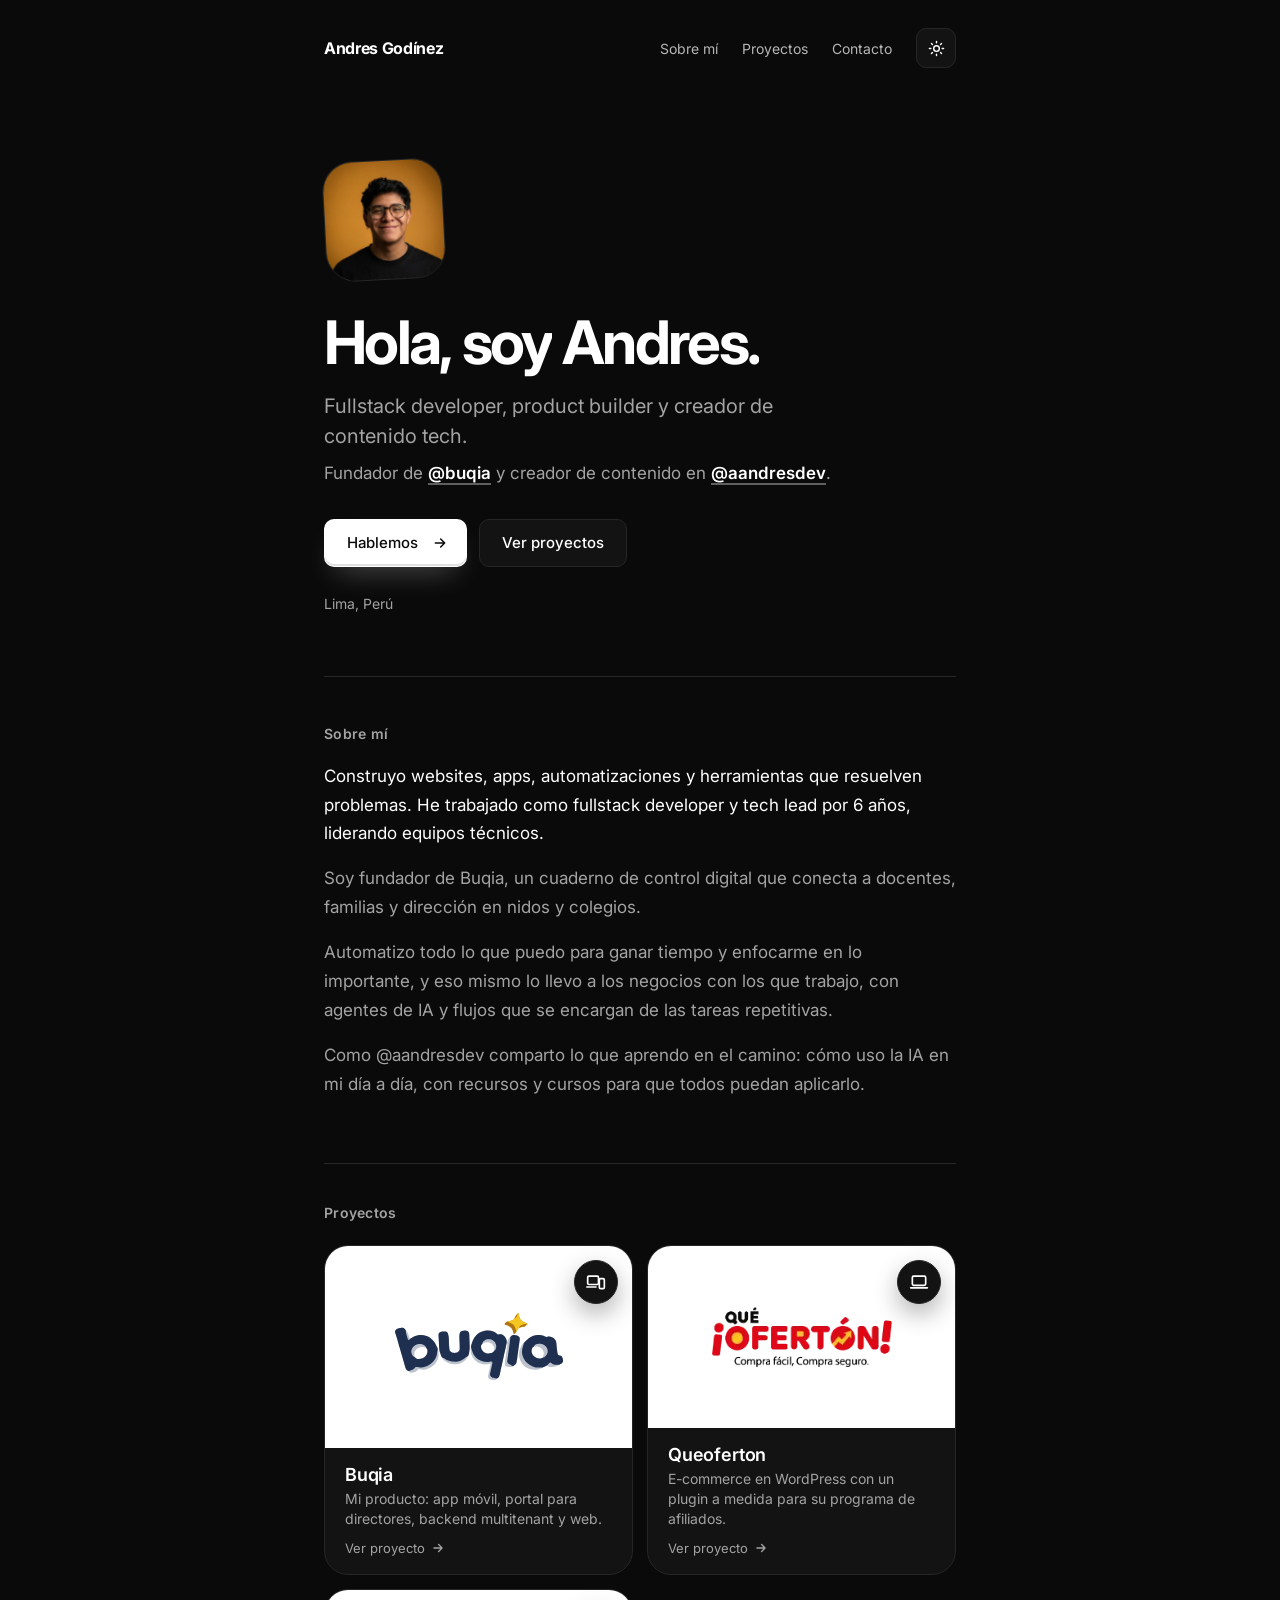
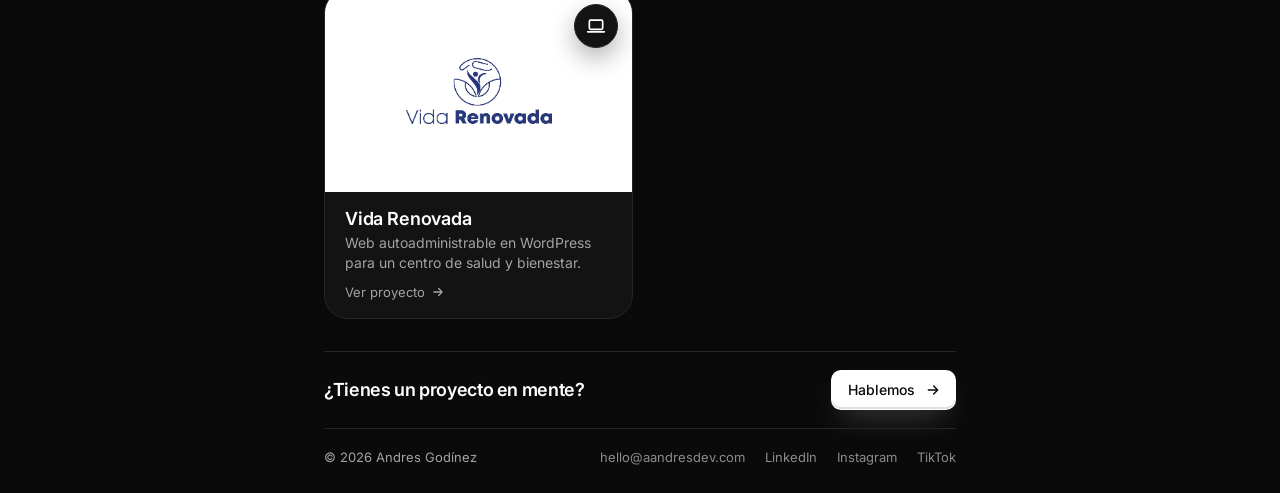
==== index.html @ e21b959e "Sobre mí: qué es Buqia Co-Authored-By: Claude Opus 5.5 <noreply@anthropic.com> Claude-Session: https" ====
<!doctype html>
<html lang="es" data-theme="dark">
<head>
<meta charset="utf-8">
<meta name="viewport" content="width=device-width, initial-scale=1">
<title>Andres Godínez — Fullstack developer, product builder y creador de contenido tech</title>
<meta name="description" content="Fullstack developer, product builder y creador de contenido tech. Fundador de @buqia y creador de contenido en @aandresdev.">
<meta property="og:title" content="Andres Godínez — Fullstack developer, product builder y creador de contenido tech">
<meta property="og:description" content="Fullstack developer, product builder y creador de contenido tech. Fundador de @buqia y creador de contenido en @aandresdev.">
<meta property="og:image" content="/assets/andres.jpg">
<meta name="theme-color" content="#0A0A0A">
<link rel="icon" type="image/png" sizes="64x64" href="/assets/favicon.png">
<link rel="icon" type="image/png" sizes="512x512" href="/assets/icon-512.png">
<link rel="apple-touch-icon" href="/assets/apple-touch-icon.png">
<script>
  try { var t = localStorage.getItem('theme'); if (t) document.documentElement.dataset.theme = t; } catch (e) {}
</script>
<link rel="preconnect" href="https://fonts.googleapis.com">
<link rel="preconnect" href="https://fonts.gstatic.com" crossorigin>
<link href="https://fonts.googleapis.com/css2?family=Inter:wght@400;500;600;700&family=Sora:wght@700&display=swap" rel="stylesheet">
<link rel="stylesheet" href="/styles.css">
</head>
<body>
<div class="col">

  <header class="nav a-down">
    <a href="#inicio" class="brand">Andres Godínez</a>
    <nav aria-label="Principal">
      <div class="nav-links" id="nav-links">
      <a href="#sobre-mi" class="link">Sobre mí</a>
      <a href="#proyectos" class="link">Proyectos</a>
      <button type="button" class="link link-btn" data-open>Contacto</button>
        <div class="nav-social"><a href="https://www.instagram.com/aandresdev/" target="_blank" rel="noopener" aria-label="Instagram"><svg width="20" height="20" viewBox="0 0 24 24" fill="none" stroke="currentColor" stroke-width="1.8" stroke-linecap="round" stroke-linejoin="round" aria-hidden="true"><rect x="3" y="3" width="18" height="18" rx="5"/><circle cx="12" cy="12" r="4"/><path d="M17.5 6.5h.01"/></svg></a><a href="https://www.linkedin.com/in/andresgodinezv/" target="_blank" rel="noopener" aria-label="LinkedIn"><svg width="20" height="20" viewBox="0 0 24 24" fill="none" stroke="currentColor" stroke-width="1.8" stroke-linecap="round" stroke-linejoin="round" aria-hidden="true"><rect x="3" y="3" width="18" height="18" rx="3"/><path d="M8 10v7M8 7v.01M12 17v-7M12 13.5a2.5 2.5 0 0 1 5 0V17"/></svg></a><a href="https://www.tiktok.com/@aandresdev" target="_blank" rel="noopener" aria-label="TikTok"><svg width="20" height="20" viewBox="0 0 24 24" fill="none" stroke="currentColor" stroke-width="1.8" stroke-linecap="round" stroke-linejoin="round" aria-hidden="true"><path d="M14 3c.4 2.4 2 4 4.5 4.3v3c-1.7 0-3.2-.5-4.5-1.4V15a5.5 5.5 0 1 1-5.5-5.5v3A2.5 2.5 0 1 0 11 15V3z"/></svg></a></div>
      </div>
      <button type="button" class="toggle" id="toggle" aria-label="Cambiar tema">
        <svg class="i-sun" width="17" height="17" viewBox="0 0 24 24" fill="none" stroke="currentColor" stroke-width="2" stroke-linecap="round" aria-hidden="true"><circle cx="12" cy="12" r="4"/><path d="M12 2v2M12 20v2M2 12h2M20 12h2M4.9 4.9l1.4 1.4M17.7 17.7l1.4 1.4M4.9 19.1l1.4-1.4M17.7 6.3l1.4-1.4"/></svg>
        <svg class="i-moon" width="17" height="17" viewBox="0 0 24 24" fill="none" stroke="currentColor" stroke-width="2" stroke-linecap="round" stroke-linejoin="round" aria-hidden="true"><path d="M20 14.5A8 8 0 0 1 9.5 4a8 8 0 1 0 10.5 10.5z"/></svg>
      </button>
      <button type="button" class="burger" id="burger" aria-label="Abrir menú" aria-expanded="false" aria-controls="nav-links"><span></span><span></span><span></span></button>
    </nav>
  </header>

  <section id="inicio" class="hero">
    <img class="photo a-photo" src="/assets/andres.jpg" alt="Andres Godínez" width="120" height="120" style="--d:150ms">
    <h1><span class="w"><span style="--d:350ms">Hola,</span></span> <span class="w"><span style="--d:440ms">soy</span></span> <span class="w"><span style="--d:530ms">Andres.</span></span></h1>
    <p class="lead a-up" style="--d:650ms">Fullstack developer, product builder y creador de contenido tech.</p>
    <p class="lead lead-sub a-up" style="--d:720ms">Fundador de <a class="lead-link" href="https://www.buqia.lat/" target="_blank" rel="noopener">@buqia</a> y creador de contenido en <a class="lead-link" href="https://www.instagram.com/aandresdev/" target="_blank" rel="noopener">@aandresdev</a>.</p>
    <div class="actions a-up" style="--d:780ms">
      <button type="button" class="btn btn-primary" data-open>Hablemos <svg class="ar" width="16" height="16" viewBox="0 0 24 24" fill="none" stroke="currentColor" stroke-width="2.2" stroke-linecap="round" stroke-linejoin="round" aria-hidden="true"><path d="M5 12h14M13 6l6 6-6 6"/></svg></button>
      <a href="#proyectos" class="btn btn-ghost">Ver proyectos</a>
    </div>
    <p class="meta a-up" style="--d:900ms">Lima, Perú</p>
  </section>

  <section id="sobre-mi" class="section about" style="border-top:1px solid var(--border)">
    <h2 class="label reveal">Sobre mí</h2>
    <p class="reveal">Construyo websites, apps, automatizaciones y herramientas que resuelven problemas. He trabajado como fullstack developer y tech lead por 6 años, liderando equipos técnicos.</p>
    <p class="reveal muted">Soy fundador de Buqia, un cuaderno de control digital que conecta a docentes, familias y dirección en nidos y colegios.</p>
    <p class="reveal muted">Automatizo todo lo que puedo para ganar tiempo y enfocarme en lo importante, y eso mismo lo llevo a los negocios con los que trabajo, con agentes de IA y flujos que se encargan de las tareas repetitivas.</p>
    <p class="reveal muted">Como @aandresdev comparto lo que aprendo en el camino: cómo uso la IA en mi día a día, con recursos y cursos para que todos puedan aplicarlo.</p>
  </section>

  <section id="proyectos" class="section" style="margin-top:40px">
    <div class="section-head a-up" style="--d:1000ms">
      <h2 class="label">Proyectos</h2>
    </div>

    <div class="grid a-up" style="--d:1100ms">
      <a class="cell reveal" href="/proyectos/buqia">
        <div class="cell-img" role="img" aria-label="Logo de Buqia"><img class="logo" src="/assets/buqia.svg" alt="" style="width:170px"></div>
        <span class="badge" aria-hidden="true"><svg width="20" height="20" viewBox="0 0 24 24" fill="none" stroke="currentColor" stroke-width="2" stroke-linecap="round" stroke-linejoin="round"><rect x="2" y="5" width="13" height="10" rx="1.5"/><path d="M1 18h11"/><rect x="16" y="8" width="6" height="12" rx="1.5"/></svg></span>
        <div class="cell-info">
          <span class="cell-title">Buqia</span>
          <span class="cell-desc">Mi producto: app móvil, portal para directores, backend multitenant y web.</span>
          <span class="go">Ver proyecto <svg width="14" height="14" viewBox="0 0 24 24" fill="none" stroke="currentColor" stroke-width="2.2" stroke-linecap="round" stroke-linejoin="round" aria-hidden="true"><path d="M5 12h14M13 6l6 6-6 6"/></svg></span>
        </div>
      </a>

      <a class="cell reveal" href="/proyectos/queoferton">
        <div class="cell-img" role="img" aria-label="Logo de Queoferton"><img class="logo" src="/assets/queoferton.webp" alt="" style="width:180px"></div>
        <span class="badge" aria-hidden="true"><svg width="20" height="20" viewBox="0 0 24 24" fill="none" stroke="currentColor" stroke-width="2" stroke-linecap="round" stroke-linejoin="round"><rect x="4" y="5" width="16" height="11" rx="1.5"/><path d="M2 19h20"/></svg></span>
        <div class="cell-info">
          <span class="cell-title">Queoferton</span>
          <span class="cell-desc">E-commerce en WordPress con un plugin a medida para su programa de afiliados.</span>
          <span class="go">Ver proyecto <svg width="14" height="14" viewBox="0 0 24 24" fill="none" stroke="currentColor" stroke-width="2.2" stroke-linecap="round" stroke-linejoin="round" aria-hidden="true"><path d="M5 12h14M13 6l6 6-6 6"/></svg></span>
        </div>
      </a>

      <a class="cell reveal" href="/proyectos/vida-renovada">
        <div class="cell-img" role="img" aria-label="Logo de Vida Renovada"><img class="logo" src="/assets/vida-renovada.webp" alt="" style="width:150px"></div>
        <span class="badge" aria-hidden="true"><svg width="20" height="20" viewBox="0 0 24 24" fill="none" stroke="currentColor" stroke-width="2" stroke-linecap="round" stroke-linejoin="round"><rect x="4" y="5" width="16" height="11" rx="1.5"/><path d="M2 19h20"/></svg></span>
        <div class="cell-info">
          <span class="cell-title">Vida Renovada</span>
          <span class="cell-desc">Web autoadministrable en WordPress para un centro de salud y bienestar.</span>
          <span class="go">Ver proyecto <svg width="14" height="14" viewBox="0 0 24 24" fill="none" stroke="currentColor" stroke-width="2.2" stroke-linecap="round" stroke-linejoin="round" aria-hidden="true"><path d="M5 12h14M13 6l6 6-6 6"/></svg></span>
        </div>
      </a>
    </div>
  </section>

  <section id="contacto" class="contact reveal">
    <h2>¿Tienes un proyecto en mente?</h2>
    <button type="button" class="btn btn-primary btn-sm" data-open>Hablemos <svg class="ar" width="16" height="16" viewBox="0 0 24 24" fill="none" stroke="currentColor" stroke-width="2.2" stroke-linecap="round" stroke-linejoin="round" aria-hidden="true"><path d="M5 12h14M13 6l6 6-6 6"/></svg></button>
  </section>

  <footer class="footer reveal">
    <span>© 2026 Andres Godínez</span>
    <span class="footer-links"><a href="mailto:hello@aandresdev.com" class="link">hello@aandresdev.com</a><a href="https://www.linkedin.com/in/andresgodinezv/" target="_blank" rel="noopener" class="link soc" aria-label="LinkedIn"><svg class="fi" width="20" height="20" viewBox="0 0 24 24" fill="none" stroke="currentColor" stroke-width="1.8" stroke-linecap="round" stroke-linejoin="round" aria-hidden="true"><rect x="3" y="3" width="18" height="18" rx="3"/><path d="M8 10v7M8 7v.01M12 17v-7M12 13.5a2.5 2.5 0 0 1 5 0V17"/></svg><span class="ft">LinkedIn</span></a><a href="https://www.instagram.com/aandresdev/" target="_blank" rel="noopener" class="link soc" aria-label="Instagram"><svg class="fi" width="20" height="20" viewBox="0 0 24 24" fill="none" stroke="currentColor" stroke-width="1.8" stroke-linecap="round" stroke-linejoin="round" aria-hidden="true"><rect x="3" y="3" width="18" height="18" rx="5"/><circle cx="12" cy="12" r="4"/><path d="M17.5 6.5h.01"/></svg><span class="ft">Instagram</span></a><a href="https://www.tiktok.com/@aandresdev" target="_blank" rel="noopener" class="link soc" aria-label="TikTok"><svg class="fi" width="20" height="20" viewBox="0 0 24 24" fill="none" stroke="currentColor" stroke-width="1.8" stroke-linecap="round" stroke-linejoin="round" aria-hidden="true"><path d="M14 3c.4 2.4 2 4 4.5 4.3v3c-1.7 0-3.2-.5-4.5-1.4V15a5.5 5.5 0 1 1-5.5-5.5v3A2.5 2.5 0 1 0 11 15V3z"/></svg><span class="ft">TikTok</span></a></span>
  </footer>
</div>

<!-- Popup de contacto -->
<div class="modal" id="modal" role="dialog" aria-modal="true" aria-labelledby="m-title" hidden>
  <div class="m-panel">
    <div class="m-inner">
      <div class="m-top">
        <span class="m-item brand" style="--d:0ms">Andres Godínez</span>
        <button type="button" class="m-item x" id="close" aria-label="Cerrar formulario" style="--d:60ms"><svg width="20" height="20" viewBox="0 0 24 24" fill="none" stroke="currentColor" stroke-width="2" stroke-linecap="round" aria-hidden="true"><path d="M6 6l12 12M18 6 6 18"/></svg></button>
      </div>
      <div class="m-body">
        <div class="m-left">
          <span class="m-item muted label" style="--d:80ms">Contacto</span>
          <h2 id="m-title"><span class="w mw"><span style="--d:120ms">Hablemos</span></span> <span class="w mw"><span style="--d:190ms">de</span></span> <span class="w mw"><span style="--d:260ms">tu</span></span> <span class="w mw"><span style="--d:330ms">proyecto.</span></span></h2>
          <p class="m-item muted m-lead" style="--d:420ms">Cuéntame qué necesitas y te respondo personalmente.</p>
          <div class="m-item m-contact" style="--d:500ms">
            <a href="mailto:hello@aandresdev.com" class="link"><svg width="18" height="18" viewBox="0 0 24 24" fill="none" stroke="currentColor" stroke-width="2" stroke-linecap="round" stroke-linejoin="round" aria-hidden="true"><path d="M3 6h18v12H3zM3 7l9 6 9-6"/></svg>hello@aandresdev.com</a>
            <span class="muted"><svg width="18" height="18" viewBox="0 0 24 24" fill="none" stroke="currentColor" stroke-width="2" stroke-linecap="round" stroke-linejoin="round" aria-hidden="true"><path d="M12 21s-7-6-7-11a7 7 0 0 1 14 0c0 5-7 11-7 11z"/><circle cx="12" cy="10" r="2.5"/></svg>Lima, Perú</span>
            <span class="m-socials"><a href="https://www.linkedin.com/in/andresgodinezv/" target="_blank" rel="noopener" class="link">LinkedIn</a><a href="https://www.instagram.com/aandresdev/" target="_blank" rel="noopener" class="link">Instagram</a><a href="https://www.tiktok.com/@aandresdev" target="_blank" rel="noopener" class="link">TikTok</a></span>
          </div>
        </div>
        <div class="m-item m-card" style="--d:220ms">
          <form id="form" novalidate>
            <div class="row2">
              <div class="m-item fld" style="--d:380ms"><label for="f-name">Nombre</label><input class="field" id="f-name" name="name" type="text" placeholder="Tu nombre" autocomplete="name"></div>
              <div class="m-item fld" style="--d:440ms"><label for="f-email">Correo</label><input class="field" id="f-email" name="email" type="email" placeholder="tu@correo.com" autocomplete="email"></div>
            </div>
            <div class="m-item fld" style="--d:500ms"><label for="f-company">Empresa (opcional)</label><input class="field" id="f-company" name="company" type="text" placeholder="Nombre de tu negocio" autocomplete="organization"></div>
            <fieldset class="m-item" style="--d:560ms">
              <legend>¿Qué necesitas?</legend>
              <div class="opts" id="opts">
                <button type="button" class="opt" aria-pressed="true">Web o landing</button>
                <button type="button" class="opt" aria-pressed="false">App móvil</button>
                <button type="button" class="opt" aria-pressed="false">Automatización con IA</button>
                <button type="button" class="opt" aria-pressed="false">Producto SaaS</button>
                <button type="button" class="opt" aria-pressed="false">Otro</button>
              </div>
            </fieldset>
            <div class="m-item fld" style="--d:620ms"><label for="f-msg">Mensaje</label><textarea class="field" id="f-msg" name="msg" rows="4" placeholder="Cuéntame sobre tu proyecto, plazos y lo que tienes en mente"></textarea></div>
            <p class="err" id="err" role="alert" hidden>Escribe tu nombre y un correo válido.</p>
            <button type="submit" class="btn btn-primary btn-block m-item" style="--d:680ms">Enviar mensaje <svg class="ar" width="16" height="16" viewBox="0 0 24 24" fill="none" stroke="currentColor" stroke-width="2.2" stroke-linecap="round" stroke-linejoin="round" aria-hidden="true"><path d="M5 12h14M13 6l6 6-6 6"/></svg></button>
          </form>
          <div class="sent" id="sent" hidden>
            <span class="pop check-wrap"><svg class="check" width="40" height="40" viewBox="0 0 24 24" fill="none" stroke="currentColor" stroke-width="2.4" stroke-linecap="round" stroke-linejoin="round" aria-hidden="true"><path d="m5 12 5 5 9-10"/></svg></span>
            <h3 class="a-up" style="--d:250ms">¡Mensaje listo, <span id="sent-name"></span>!</h3>
            <p class="a-up muted" style="--d:350ms">Se abrió tu correo con el mensaje armado. Envíalo y te respondo pronto.</p>
            <div class="a-up sent-actions" style="--d:450ms">
              <button type="button" class="btn btn-primary" id="sent-close">Cerrar</button>
              <button type="button" class="btn btn-ghost" id="sent-reset">Enviar otro</button>
            </div>
          </div>
        </div>
      </div>
    </div>
  </div>
</div>

<script src="/main.js"></script>
</body>
</html>
---- styles.css ----
:root, [data-theme="dark"] {
  --bg: #0A0A0A; --fg: #FFFFFF; --muted: #A3A3A3; --card: #131313; --border: #262626;
  --ring: rgba(255,255,255,0.16); --err: #F87171;
  --shadow: inset 0 -2px 0 rgba(0,0,0,0.12), 0 14px 30px -12px rgba(255,255,255,0.3);
}
[data-theme="light"] {
  --bg: #FAFAF9; --fg: #0A0A0A; --muted: #5C5C5C; --card: #FFFFFF; --border: #E7E5E4;
  --ring: rgba(0,0,0,0.1); --err: #B91C1C;
  --shadow: inset 0 1px 0 rgba(255,255,255,0.15), 0 14px 30px -12px rgba(0,0,0,0.45);
}
*, *::before, *::after { box-sizing: border-box; }
html { scroll-behavior: smooth; }
body { margin: 0; background: var(--bg); color: var(--fg); font-family: Inter, system-ui, sans-serif; -webkit-font-smoothing: antialiased; transition: background .4s, color .4s; }
body.lock { overflow: hidden; }
a { color: inherit; text-decoration: none; }
button { font: inherit; color: inherit; }
.muted { color: var(--muted); }
.small { font-size: 13px; }

.col { max-width: 680px; margin: 0 auto; padding: 0 24px; }

/* Nav */
.nav { display: flex; flex-wrap: wrap; align-items: center; justify-content: space-between; gap: 16px; padding: 28px 0; }
.brand { font-size: 16px; font-weight: 700; letter-spacing: -0.02em; }
.nav nav { display: flex; flex-wrap: wrap; align-items: center; gap: 24px; font-size: 14px; }
.nav .link { opacity: .7; }
.link-btn { background: none; border: none; padding: 0; cursor: pointer; }
.link { position: relative; transition: opacity .15s; }
.link::after { content: ""; position: absolute; left: 0; right: 0; bottom: -4px; height: 1.5px; background: currentColor; transform: scaleX(0); transform-origin: right; transition: transform .35s cubic-bezier(.2,.8,.2,1); }
.link:hover { opacity: 1 !important; }
.link:hover::after { transform: scaleX(1); transform-origin: left; }
.toggle { width: 40px; height: 40px; border-radius: 10px; background: var(--card); border: 1px solid var(--border); display: flex; align-items: center; justify-content: center; cursor: pointer; transition: transform .3s ease; }
.toggle:hover { transform: rotate(20deg); }
.toggle svg { animation: spinIn .5s cubic-bezier(.2,.8,.2,1) both; }
[data-theme="dark"] .i-moon, [data-theme="light"] .i-sun { display: none; }

/* Hero */
.hero { padding: 64px 0; }
.photo { display: block; width: 120px; height: 120px; border-radius: 30px; object-fit: cover; object-position: center 22%; border: 1px solid var(--border); transform: rotate(-3deg); }
.hero h1 { margin: 32px 0 0; font-size: clamp(40px, 7vw, 60px); line-height: 1.02; letter-spacing: -0.045em; font-weight: 700; }
.lead { margin: 18px 0 0; font-size: 20px; line-height: 1.5; color: var(--muted); max-width: 540px; }
.lead-sub { margin-top: 10px; font-size: 17px; }
.lead-link { color: var(--fg); font-weight: 600; text-decoration: underline; text-decoration-thickness: 1.5px; text-underline-offset: 4px; text-decoration-color: color-mix(in srgb, currentColor 35%, transparent); transition: text-decoration-color .2s; }
.lead-link:hover { text-decoration-color: currentColor; }
.actions { margin-top: 32px; display: flex; flex-wrap: wrap; gap: 12px; }
.meta { margin: 28px 0 0; font-size: 14px; color: var(--muted); }

/* Buttons */
.btn { display: inline-flex; align-items: center; justify-content: center; gap: 14px; height: 48px; padding: 0 22px; border-radius: 10px; font-size: 15px; font-weight: 500; cursor: pointer; border: 1px solid transparent; transition: transform .2s ease, box-shadow .2s ease; }
.btn:hover { transform: translateY(-2px); }
.btn:active { transform: translateY(0) scale(.97); }
.btn-primary { background: var(--fg); color: var(--bg); box-shadow: var(--shadow); padding-right: 18px; }
.btn-ghost { background: var(--card); border-color: var(--border); }
.btn-sm { height: 40px; padding: 0 14px 0 16px; font-size: 14px; gap: 10px; }
.btn-block { width: 100%; height: 54px; font-weight: 600; }
.btn .ar { transition: transform .25s ease; }
.btn:hover .ar { transform: translateX(4px); }

/* Sections */
.section { border-top: 1px solid var(--border); padding-top: 40px; }
.section-head { display: flex; align-items: baseline; justify-content: space-between; gap: 16px; flex-wrap: wrap; }
.label { margin: 0; font-size: 14px; font-weight: 600; color: var(--muted); letter-spacing: .02em; }

/* Projects grid */
.grid { margin: 24px 0 0; padding-bottom: 16px; display: grid; grid-template-columns: repeat(2, minmax(0, 1fr)); gap: 14px; }
.grid > .cell:not(.cell-cta) { height: 330px; }
.cell { position: relative; display: flex; flex-direction: column; border-radius: 24px; overflow: hidden; background: var(--card); border: 1px solid var(--border); transition: transform .35s cubic-bezier(.2,.8,.2,1), box-shadow .35s; }
.cell:hover { transform: translateY(-4px); box-shadow: 0 24px 50px rgba(0,0,0,.35); }
.cell-img { flex: 1; min-height: 0; background: #FFFFFF; display: flex; align-items: center; justify-content: center; overflow: hidden; }
.logo { display: block; height: auto; max-width: 80%; transition: transform .6s cubic-bezier(.2,.8,.2,1); }
.cell:hover .logo { transform: scale(1.07); }
.wordmark { font-family: Sora, Inter, sans-serif; font-size: 32px; font-weight: 700; letter-spacing: -0.02em; color: #0A0805; }
.wordmark span { color: #F2A33C; }
.badge { position: absolute; right: 14px; top: 14px; width: 44px; height: 44px; border-radius: 99px; background: var(--card); border: 1px solid var(--border); display: flex; align-items: center; justify-content: center; box-shadow: 0 10px 24px rgba(0,0,0,.3); transition: transform .5s cubic-bezier(.2,1.3,.4,1); }
.cell:hover .badge { transform: rotate(-14deg) scale(1.1); }
.cell-info { display: flex; flex-direction: column; align-items: flex-start; gap: 4px; padding: 16px 20px 18px; }
.cell-title { font-size: 18px; font-weight: 600; letter-spacing: -0.01em; }
.cell-desc { font-size: 14px; line-height: 1.45; color: var(--muted); }
.go { margin-top: 6px; display: flex; align-items: center; gap: 6px; font-size: 13px; color: var(--muted); transition: transform .25s ease; }
.cell:hover .go { transform: translate(3px, -3px); }
.cell-cta { grid-column: 1 / -1; flex-direction: row; flex-wrap: wrap; align-items: center; justify-content: space-between; gap: 16px; padding: 22px 24px; }
.cta-text { display: flex; flex-direction: column; gap: 4px; }
.cta-title { font-size: 20px; font-weight: 700; line-height: 1.1; letter-spacing: -0.035em; }
.cell-cta .btn { flex: 0 0 auto; }

/* About / contact / footer */
.about { padding: 48px 0 24px; }
.about p { margin: 16px 0 0; font-size: 17px; line-height: 1.7; }
.about .label + p { margin-top: 20px; }
.contact { margin-top: 16px; padding: 18px 0; border-top: 1px solid var(--border); display: flex; flex-wrap: wrap; align-items: center; justify-content: space-between; gap: 20px; }
.contact h2 { margin: 0; font-size: 18px; font-weight: 600; letter-spacing: -0.02em; }
.contact p { margin: 6px 0 0; font-size: 15px; }
.footer { padding: 20px 0 28px; border-top: 1px solid var(--border); display: flex; flex-wrap: wrap; justify-content: space-between; gap: 16px; font-size: 13px; color: var(--muted); }
.footer-links { display: flex; flex-wrap: wrap; gap: 20px; }
.footer .link { opacity: .85; }

/* Modal */
.modal { position: fixed; inset: 0; z-index: 100; }
.modal[hidden] { display: none; }
.m-panel { position: absolute; inset: 0; background: var(--bg); overflow-y: auto; animation: mPanel .75s cubic-bezier(.76,0,.24,1) both; }
.m-inner { max-width: 1080px; min-height: 100%; margin: 0 auto; padding: 24px 32px 32px; display: flex; flex-direction: column; }
.m-top { display: flex; align-items: center; justify-content: space-between; gap: 16px; }
.x { width: 48px; height: 48px; border-radius: 12px; background: var(--card); border: 1px solid var(--border); display: flex; align-items: center; justify-content: center; cursor: pointer; transition: transform .3s ease; }
.x:hover { transform: rotate(90deg); }
.m-body { flex: 1; display: flex; flex-wrap: wrap; align-items: center; gap: 40px; padding-top: 24px; }
.m-left { flex: 1 1 340px; min-width: 0; display: flex; flex-direction: column; gap: 16px; }
.m-left h2 { margin: 0; font-size: clamp(40px, 6vw, 72px); line-height: .98; letter-spacing: -0.05em; }
.m-lead { margin: 0; max-width: 420px; font-size: 18px; line-height: 1.6; }
.m-contact { display: flex; flex-direction: column; gap: 12px; font-size: 15px; }
.m-contact a, .m-contact span { display: flex; align-items: center; gap: 10px; align-self: flex-start; }
.m-contact .m-socials { display: flex; gap: 18px; margin-top: 4px; }
.m-card { flex: 1 1 440px; min-width: 0; padding: 26px; border-radius: 24px; background: var(--card); border: 1px solid var(--border); }
#form { display: flex; flex-direction: column; gap: 14px; }
.row2 { display: grid; grid-template-columns: repeat(auto-fit, minmax(200px, 1fr)); gap: 16px; }
.fld { display: flex; flex-direction: column; gap: 8px; }
.fld label, legend { font-size: 13px; font-weight: 600; }
fieldset { margin: 0; padding: 0; border: none; }
legend { padding: 0; margin-bottom: 10px; }
.field { width: 100%; height: 48px; padding: 0 16px; border-radius: 12px; background: var(--bg); border: 1px solid var(--border); color: var(--fg); font: inherit; font-size: 15px; transition: border-color .2s, box-shadow .2s; }
textarea.field { height: auto; padding: 14px 16px; line-height: 1.5; resize: vertical; }
.field:focus { outline: none; box-shadow: 0 0 0 4px var(--ring); }
.opts { display: flex; flex-wrap: wrap; gap: 8px; }
.opt { height: 44px; padding: 0 16px; border-radius: 10px; border: 1px solid var(--border); background: transparent; font-size: 14px; font-weight: 500; cursor: pointer; transition: background .2s, color .2s, border-color .2s, transform .2s; }
.opt:hover { transform: translateY(-1px); }
.opt:active { transform: scale(.96); }
.opt[aria-pressed="true"] { background: var(--fg); color: var(--bg); border-color: var(--fg); }
.err { margin: 0; font-size: 14px; color: var(--err); animation: shake .45s ease; }
.sent { min-height: 360px; display: flex; flex-direction: column; align-items: center; justify-content: center; text-align: center; gap: 18px; }
.sent[hidden], #form[hidden] { display: none; }
.sent h3 { margin: 0; font-size: 30px; letter-spacing: -0.03em; }
.sent p { margin: 0; max-width: 360px; font-size: 16px; line-height: 1.6; }
.sent-actions { display: flex; gap: 10px; margin-top: 6px; }
.check-wrap { width: 84px; height: 84px; border-radius: 99px; background: var(--fg); color: var(--bg); display: flex; align-items: center; justify-content: center; }
.check path { stroke-dasharray: 30; animation: draw .6s .35s ease both; }

/* Animations */
@keyframes fadeUp { from { opacity: 0; transform: translateY(22px); } to { opacity: 1; transform: none; } }
@keyframes fadeDown { from { opacity: 0; transform: translateY(-16px); } to { opacity: 1; transform: none; } }
@keyframes wordUp { from { transform: translateY(110%); } to { transform: none; } }
@keyframes popPhoto { from { opacity: 0; transform: scale(.5) rotate(-18deg); } to { opacity: 1; transform: scale(1) rotate(-3deg); } }
@keyframes pop { 0% { opacity: 0; transform: scale(.3); } 70% { transform: scale(1.08); } 100% { opacity: 1; transform: scale(1); } }
@keyframes spinIn { from { opacity: 0; transform: rotate(-120deg) scale(.4); } to { opacity: 1; transform: none; } }
@keyframes draw { from { stroke-dashoffset: 30; } to { stroke-dashoffset: 0; } }
@keyframes shake { 10%, 90% { transform: translateX(-2px); } 30%, 70% { transform: translateX(5px); } 50% { transform: translateX(-5px); } }
@keyframes mPanel { from { clip-path: inset(100% 0 0 0); } to { clip-path: inset(0 0 0 0); } }
@keyframes mPanelOut { from { clip-path: inset(0 0 0 0); } to { clip-path: inset(0 0 100% 0); } }
@keyframes fadeOut { to { opacity: 0; transform: translateY(-12px); } }
.a-up { animation: fadeUp .9s cubic-bezier(.2,.8,.2,1) both; animation-delay: var(--d, 0ms); }
.a-down { animation: fadeDown .8s cubic-bezier(.2,.8,.2,1) both; }
.a-photo { animation: popPhoto 1s cubic-bezier(.2,1.3,.4,1) both; animation-delay: var(--d, 0ms); }
.pop { animation: pop .6s cubic-bezier(.2,.8,.2,1) both; }
.w { display: inline-block; overflow: hidden; vertical-align: top; padding-bottom: .1em; margin-bottom: -.1em; }
.w > span { display: inline-block; animation: wordUp .9s cubic-bezier(.2,.8,.2,1) both; animation-delay: var(--d, 0ms); }
.modal .mw > span { animation-delay: calc(var(--d, 0ms) + 300ms); }
.m-item { animation: fadeUp .7s cubic-bezier(.2,.8,.2,1) both; animation-delay: calc(var(--d, 0ms) + 380ms); }
.modal.out .m-panel { animation: mPanelOut .6s cubic-bezier(.76,0,.24,1) .2s both; }
.modal.out .m-item, .modal.out .w > span { animation: fadeOut .25s ease both; }
@supports (animation-timeline: view()) {
  .reveal { animation: fadeUp linear both; animation-timeline: view(); animation-range: entry 0% cover 28%; }
}


/* Project pages */
.pj { padding: 48px 0 24px; }
.pj .label { display: block; }
.back { display: inline-flex; align-items: center; gap: 8px; font-size: 14px; color: var(--muted); margin-bottom: 36px; }
.pj h1 { margin: 14px 0 0; font-size: clamp(40px, 7vw, 60px); line-height: 1.02; letter-spacing: -0.045em; }
.pj-cover { margin-top: 40px; height: 300px; border-radius: 24px; background: #FFFFFF; border: 1px solid var(--border); display: flex; align-items: center; justify-content: center; }
.pj-cover .logo { max-width: 70%; }
.pj-meta { margin: 24px 0 0; display: grid; grid-template-columns: repeat(2, minmax(0, 1fr)); gap: 1px; background: var(--border); border: 1px solid var(--border); border-radius: 18px; overflow: hidden; }
.pj-meta div { background: var(--bg); padding: 16px 18px; }
.pj-meta dt { font-size: 12px; color: var(--muted); margin-bottom: 4px; }
.pj-meta dd { margin: 0; font-size: 15px; font-weight: 500; }
.pj-block { margin-top: 48px; padding-top: 32px; border-top: 1px solid var(--border); }
.pj-block p { margin: 16px 0 0; font-size: 17px; line-height: 1.7; }
.pj-block .label + p, .pj-block .pj-h + p { margin-top: 14px; }
.pj-list { margin: 20px 0 0; padding: 0; list-style: none; display: flex; flex-direction: column; gap: 12px; }
.pj-list li { position: relative; padding-left: 26px; font-size: 16px; line-height: 1.6; }
.pj-list li::before { content: ""; position: absolute; left: 4px; top: .62em; width: 8px; height: 8px; border-radius: 2px; background: var(--fg); transform: rotate(45deg); }
.pj-next { margin-top: 40px; display: flex; flex-direction: column; gap: 6px; padding: 28px; border-radius: 20px; background: var(--card); border: 1px solid var(--border); transition: transform .3s cubic-bezier(.2,.8,.2,1); }
.pj-next:hover { transform: translateY(-3px); }
.pj-next-title { display: flex; align-items: center; gap: 12px; font-size: 24px; font-weight: 700; letter-spacing: -0.03em; }
.pj-next .ar { transition: transform .25s ease; }
.pj-next:hover .ar { transform: translateX(4px); }
@media (max-width: 640px) { .pj-meta { grid-template-columns: 1fr; } .pj-cover { height: 220px; } }

@media (max-width: 640px) {
  .contact { gap: 14px; }
  .grid { grid-template-columns: 1fr; }
  .grid > .cell:not(.cell-cta) { height: 320px; }
  .m-inner { padding: 20px 20px 40px; }
  .m-card { padding: 22px; }
}
@media (prefers-reduced-motion: reduce) {
  *, *::before, *::after { animation-duration: .01ms !important; animation-iteration-count: 1 !important; transition-duration: .01ms !important; scroll-behavior: auto !important; }
}

/* Menú responsive */
.nav { position: relative; z-index: 60; }
.nav-links { display: flex; align-items: center; gap: 24px; }
.burger { display: none; width: 40px; height: 40px; border-radius: 10px; background: var(--card); border: 1px solid var(--border); cursor: pointer; flex-direction: column; align-items: center; justify-content: center; gap: 4px; }
.burger span { display: block; width: 16px; height: 1.6px; border-radius: 2px; background: currentColor; transition: transform .35s cubic-bezier(.2,.8,.2,1), opacity .2s; }
.burger[aria-expanded="true"] span:nth-child(1) { transform: translateY(5.6px) rotate(45deg); }
.burger[aria-expanded="true"] span:nth-child(2) { opacity: 0; }
.burger[aria-expanded="true"] span:nth-child(3) { transform: translateY(-5.6px) rotate(-45deg); }
@media (max-width: 640px) {
  .burger { display: flex; }
  .nav nav { gap: 10px; }
  .nav-links { position: absolute; z-index: 50; top: calc(100% - 12px); left: 0; right: 0; flex-direction: column; align-items: stretch; gap: 0; padding: 8px; border-radius: 18px; background: var(--card); border: 1px solid var(--border); box-shadow: 0 24px 50px rgba(0,0,0,.35); opacity: 0; visibility: hidden; transform: translateY(-8px) scale(.98); transform-origin: top right; transition: opacity .25s ease, transform .35s cubic-bezier(.2,.8,.2,1), visibility 0s .35s; }
  .nav-links.open { opacity: 1; visibility: visible; transform: none; transition: opacity .25s ease, transform .35s cubic-bezier(.2,.8,.2,1), visibility 0s; }
  .nav-links .link { opacity: 1 !important; font-size: 17px; font-weight: 500; text-align: left; padding: 14px 14px; border-radius: 12px; }
  .nav-links .link::after { display: none; }
  .nav-links .link:hover { background: var(--bg); }
  .nav-links.open .link { animation: fadeUp .45s cubic-bezier(.2,.8,.2,1) both; }
  .nav-links.open .link:nth-child(2) { animation-delay: 50ms; }
  .nav-links.open .link:nth-child(3) { animation-delay: 100ms; }
}

/* Redes en móvil */
.nav-social { display: none; }
.footer .fi { display: none; }
.footer .soc { display: inline-flex; align-items: center; gap: 6px; }
@media (max-width: 640px) {
  .nav-social { display: flex; gap: 4px; padding: 8px 4px 2px; margin-top: 6px; border-top: 1px solid var(--border); }
  .nav-social a { width: 44px; height: 44px; display: flex; align-items: center; justify-content: center; transition: transform .2s ease, opacity .2s; }
  .nav-social a:hover { opacity: .7; }
  .nav-social a:active { transform: scale(.94); }
  .nav-links.open .nav-social { animation: fadeUp .45s cubic-bezier(.2,.8,.2,1) 150ms both; }
  .footer { flex-direction: column; align-items: flex-start; }
  .footer-links { gap: 10px; align-items: center; }
  .footer .soc { width: 44px; height: 44px; justify-content: center; color: var(--fg); }
  .footer .soc::after { display: none; }
  .footer .fi { display: block; }
  .footer .ft { position: absolute; width: 1px; height: 1px; overflow: hidden; clip: rect(0 0 0 0); white-space: nowrap; }
}

/* Historia del proyecto */
.pj .lead + .lead { margin-top: 14px; font-size: 17px; }
.pj-h { margin: 0; font-size: 22px; font-weight: 700; letter-spacing: -0.02em; color: var(--fg); }
.pj-fig { margin: 28px 0 0; border-radius: 24px; padding: 28px 20px; display: flex; align-items: center; justify-content: center; overflow: hidden; border: 1px solid var(--border); }
.pj-fig img { display: block; width: 100%; height: auto; max-height: 520px; object-fit: contain; }
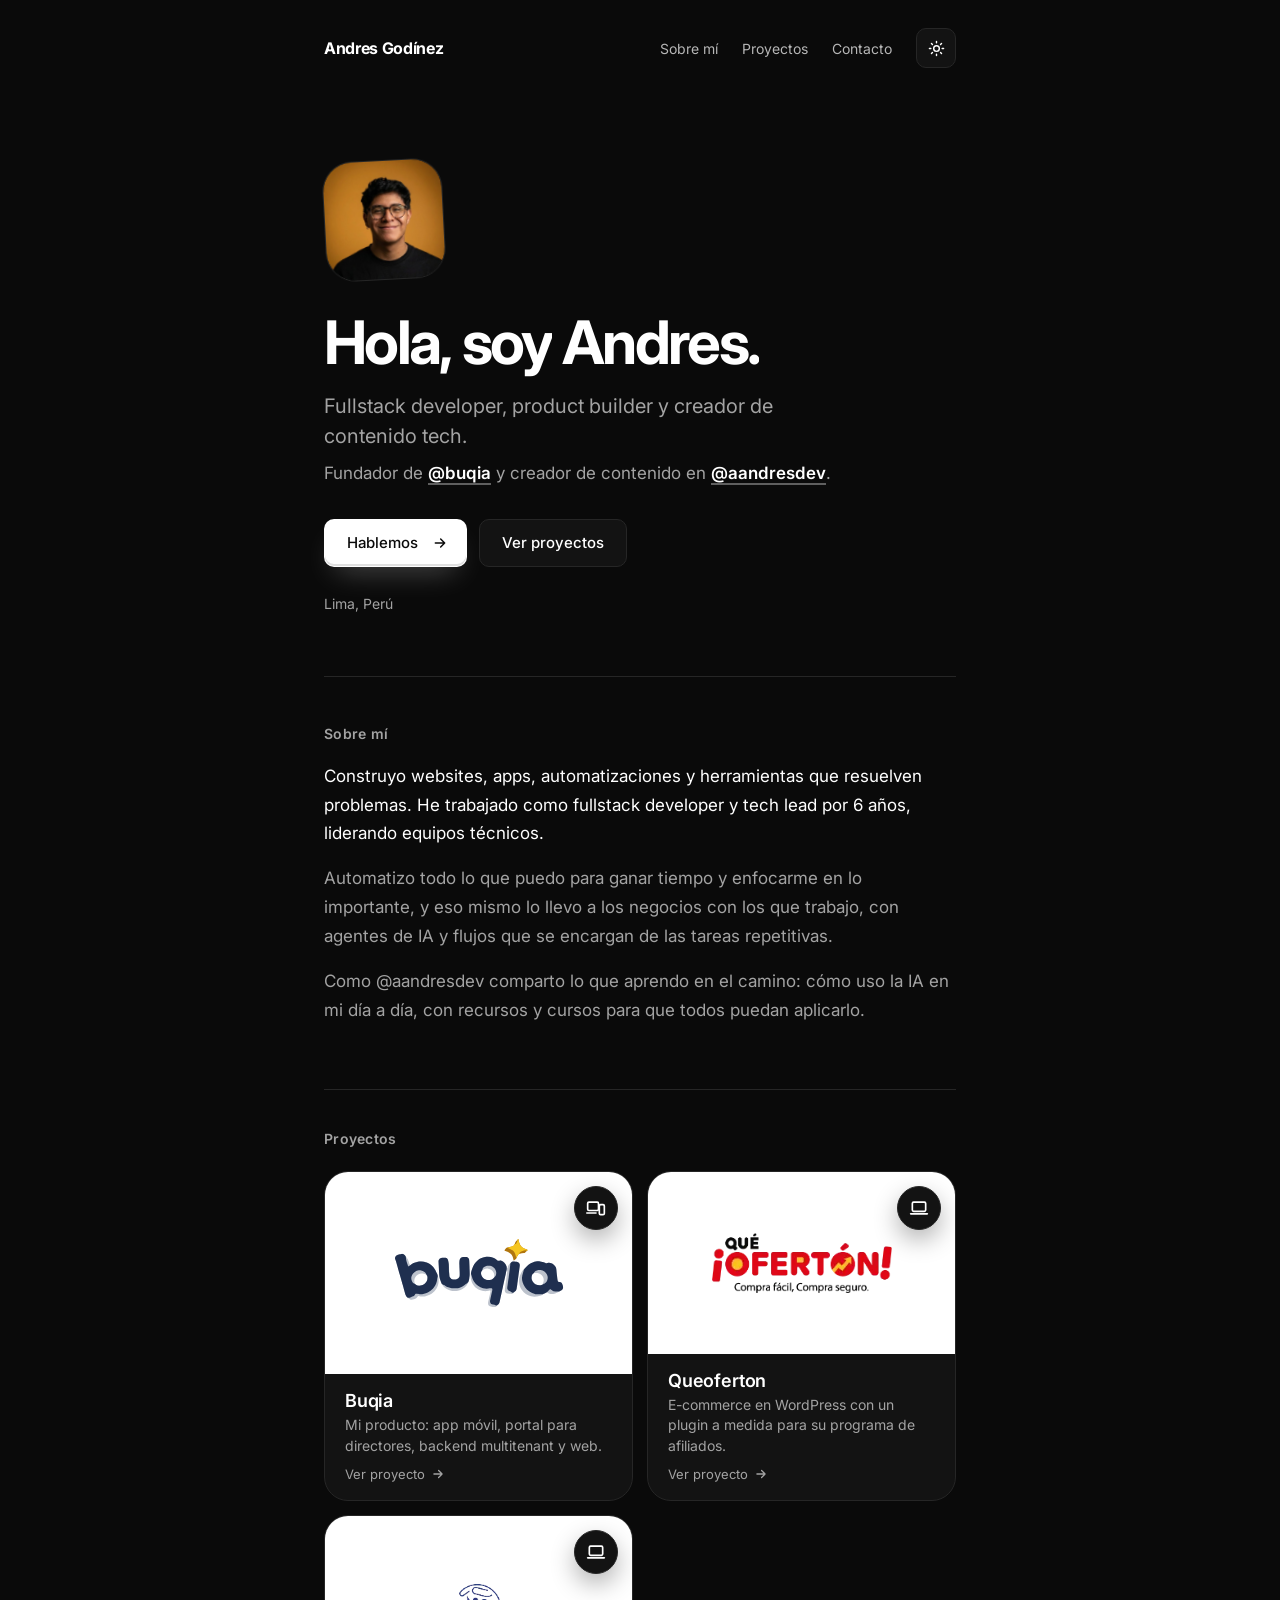
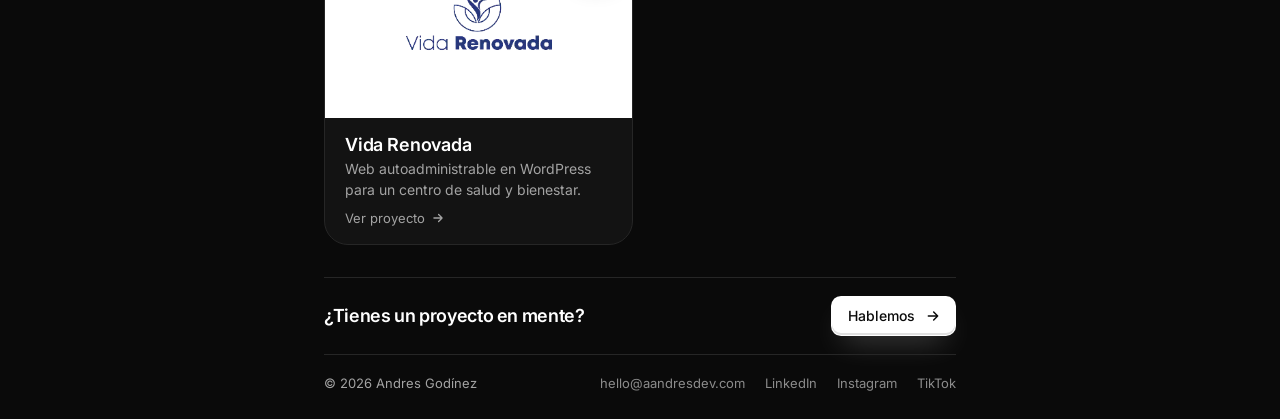
==== commit e0425dc5: "Sobre mí: quitar Buqia Co-Authored-By: Claude Opus 5.5 <noreply@anthropic.com> Claude-Session: https" ====
--- a/index.html
+++ b/index.html
@@ -55,7 +55,6 @@
   <section id="sobre-mi" class="section about" style="border-top:1px solid var(--border)">
     <h2 class="label reveal">Sobre mí</h2>
     <p class="reveal">Construyo websites, apps, automatizaciones y herramientas que resuelven problemas. He trabajado como fullstack developer y tech lead por 6 años, liderando equipos técnicos.</p>
-    <p class="reveal muted">Soy fundador de Buqia, un cuaderno de control digital que conecta a docentes, familias y dirección en nidos y colegios.</p>
     <p class="reveal muted">Automatizo todo lo que puedo para ganar tiempo y enfocarme en lo importante, y eso mismo lo llevo a los negocios con los que trabajo, con agentes de IA y flujos que se encargan de las tareas repetitivas.</p>
     <p class="reveal muted">Como @aandresdev comparto lo que aprendo en el camino: cómo uso la IA en mi día a día, con recursos y cursos para que todos puedan aplicarlo.</p>
   </section>
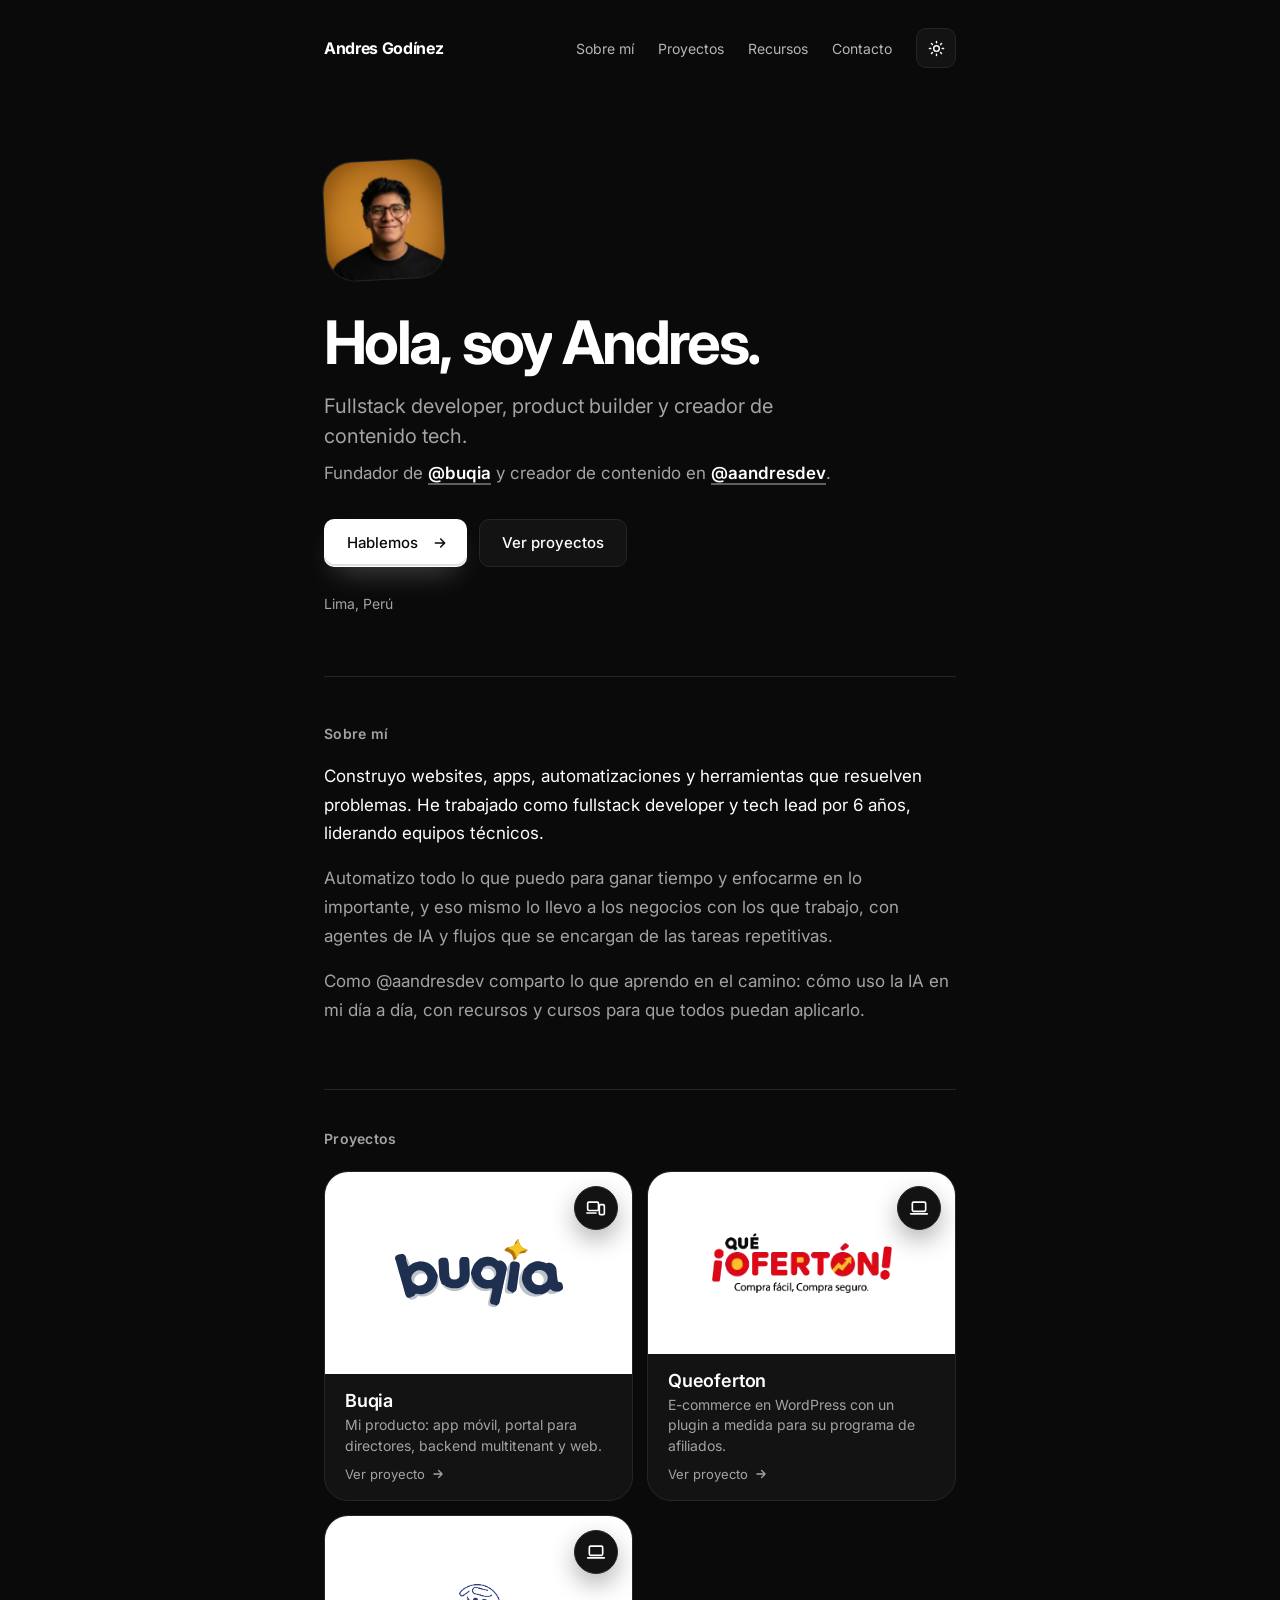
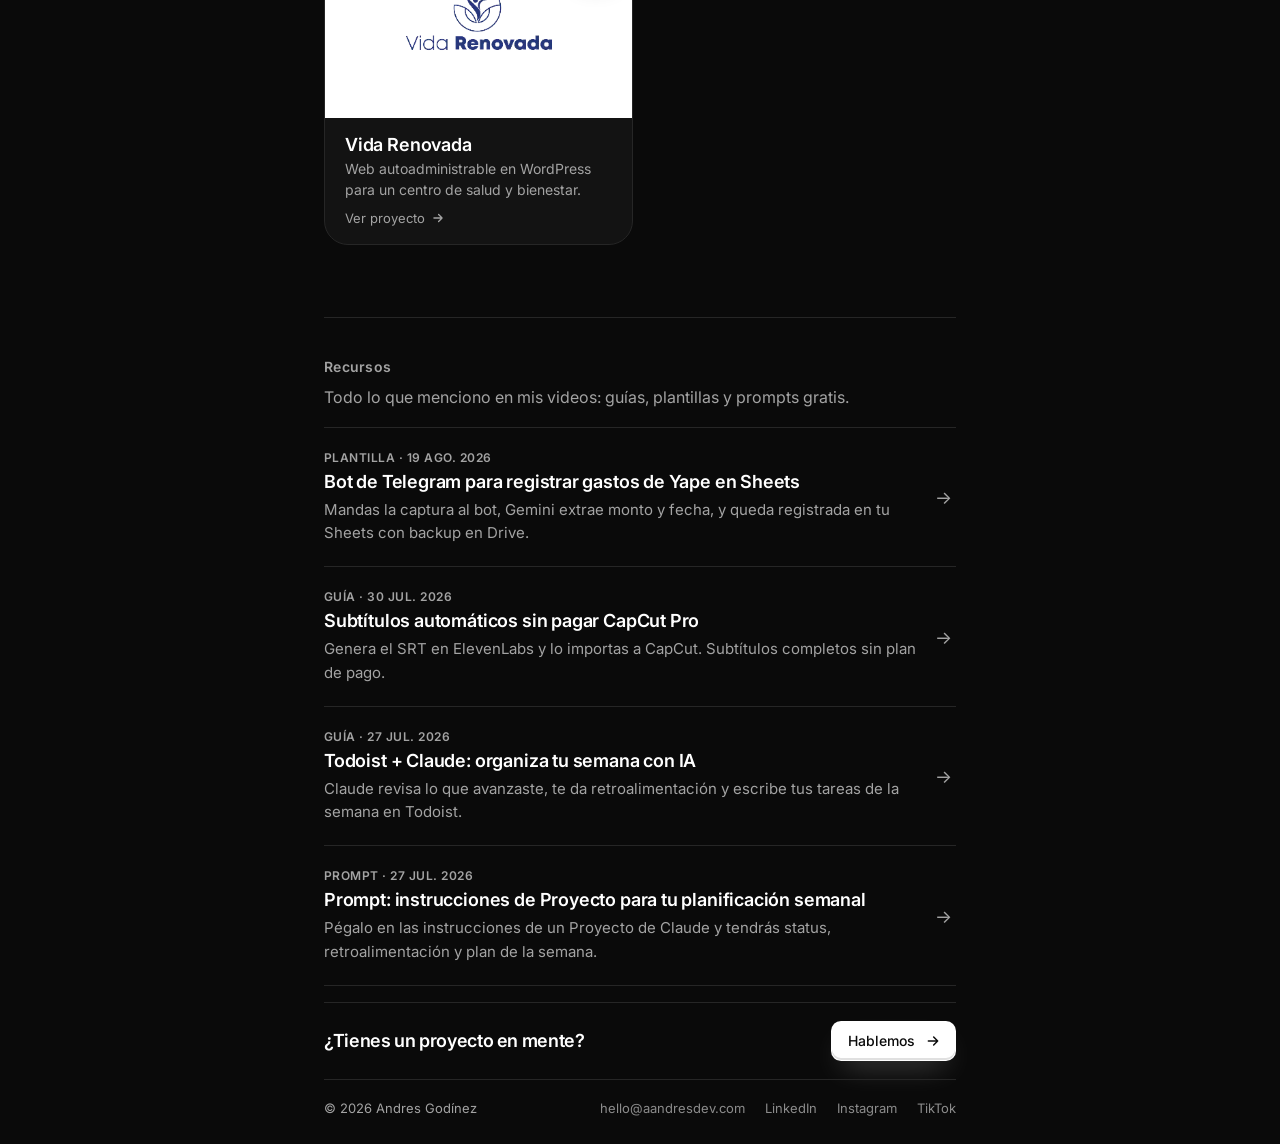
==== commit 008afd74: "Sección Recursos con los recursos gratis de automatiza.aandresdev.com Co-Authored-By: Claude Opus 5." ====
--- a/index.html
+++ b/index.html
@@ -29,6 +29,7 @@
       <div class="nav-links" id="nav-links">
       <a href="#sobre-mi" class="link">Sobre mí</a>
       <a href="#proyectos" class="link">Proyectos</a>
+      <a href="#recursos" class="link">Recursos</a>
       <button type="button" class="link link-btn" data-open>Contacto</button>
         <div class="nav-social"><a href="https://www.instagram.com/aandresdev/" target="_blank" rel="noopener" aria-label="Instagram"><svg width="20" height="20" viewBox="0 0 24 24" fill="none" stroke="currentColor" stroke-width="1.8" stroke-linecap="round" stroke-linejoin="round" aria-hidden="true"><rect x="3" y="3" width="18" height="18" rx="5"/><circle cx="12" cy="12" r="4"/><path d="M17.5 6.5h.01"/></svg></a><a href="https://www.linkedin.com/in/andresgodinezv/" target="_blank" rel="noopener" aria-label="LinkedIn"><svg width="20" height="20" viewBox="0 0 24 24" fill="none" stroke="currentColor" stroke-width="1.8" stroke-linecap="round" stroke-linejoin="round" aria-hidden="true"><rect x="3" y="3" width="18" height="18" rx="3"/><path d="M8 10v7M8 7v.01M12 17v-7M12 13.5a2.5 2.5 0 0 1 5 0V17"/></svg></a><a href="https://www.tiktok.com/@aandresdev" target="_blank" rel="noopener" aria-label="TikTok"><svg width="20" height="20" viewBox="0 0 24 24" fill="none" stroke="currentColor" stroke-width="1.8" stroke-linecap="round" stroke-linejoin="round" aria-hidden="true"><path d="M14 3c.4 2.4 2 4 4.5 4.3v3c-1.7 0-3.2-.5-4.5-1.4V15a5.5 5.5 0 1 1-5.5-5.5v3A2.5 2.5 0 1 0 11 15V3z"/></svg></a></div>
       </div>
@@ -93,6 +94,39 @@
           <span class="cell-desc">Web autoadministrable en WordPress para un centro de salud y bienestar.</span>
           <span class="go">Ver proyecto <svg width="14" height="14" viewBox="0 0 24 24" fill="none" stroke="currentColor" stroke-width="2.2" stroke-linecap="round" stroke-linejoin="round" aria-hidden="true"><path d="M5 12h14M13 6l6 6-6 6"/></svg></span>
         </div>
+      </a>
+    </div>
+  </section>
+
+  <section id="recursos" class="section res-section">
+    <div class="section-head reveal">
+      <h2 class="label">Recursos</h2>
+    </div>
+    <p class="res-intro reveal">Todo lo que menciono en mis videos: guías, plantillas y prompts gratis.</p>
+    <div class="res-list">
+      <a class="res reveal" href="https://automatiza.aandresdev.com/tracker-gastos-yape-telegram" target="_blank" rel="noopener">
+        <span class="res-meta">Plantilla · 19 ago. 2026</span>
+        <span class="res-title">Bot de Telegram para registrar gastos de Yape en Sheets</span>
+        <span class="res-desc">Mandas la captura al bot, Gemini extrae monto y fecha, y queda registrada en tu Sheets con backup en Drive.</span>
+        <span class="res-go" aria-hidden="true">→</span>
+      </a>
+      <a class="res reveal" href="https://automatiza.aandresdev.com/subtitulos-elevenlabs-capcut" target="_blank" rel="noopener">
+        <span class="res-meta">Guía · 30 jul. 2026</span>
+        <span class="res-title">Subtítulos automáticos sin pagar CapCut Pro</span>
+        <span class="res-desc">Genera el SRT en ElevenLabs y lo importas a CapCut. Subtítulos completos sin plan de pago.</span>
+        <span class="res-go" aria-hidden="true">→</span>
+      </a>
+      <a class="res reveal" href="https://automatiza.aandresdev.com/todoist-claude-revision-semanal" target="_blank" rel="noopener">
+        <span class="res-meta">Guía · 27 jul. 2026</span>
+        <span class="res-title">Todoist + Claude: organiza tu semana con IA</span>
+        <span class="res-desc">Claude revisa lo que avanzaste, te da retroalimentación y escribe tus tareas de la semana en Todoist.</span>
+        <span class="res-go" aria-hidden="true">→</span>
+      </a>
+      <a class="res reveal" href="https://automatiza.aandresdev.com/todoist-claude-instrucciones" target="_blank" rel="noopener">
+        <span class="res-meta">Prompt · 27 jul. 2026</span>
+        <span class="res-title">Prompt: instrucciones de Proyecto para tu planificación semanal</span>
+        <span class="res-desc">Pégalo en las instrucciones de un Proyecto de Claude y tendrás status, retroalimentación y plan de la semana.</span>
+        <span class="res-go" aria-hidden="true">→</span>
       </a>
     </div>
   </section>
--- a/styles.css
+++ b/styles.css
@@ -239,3 +239,15 @@
 .pj-h { margin: 0; font-size: 22px; font-weight: 700; letter-spacing: -0.02em; color: var(--fg); }
 .pj-fig { margin: 28px 0 0; border-radius: 24px; padding: 28px 20px; display: flex; align-items: center; justify-content: center; overflow: hidden; border: 1px solid var(--border); }
 .pj-fig img { display: block; width: 100%; height: auto; max-height: 520px; object-fit: contain; }
+
+/* Recursos */
+.res-section { margin-top: 56px; }
+.res-intro { margin: 12px 0 0; color: var(--muted); font-size: 16px; }
+.res-list { margin-top: 20px; border-top: 1px solid var(--border); }
+.res { position: relative; display: grid; gap: 6px; padding: 22px 40px 22px 0; border-bottom: 1px solid var(--border); }
+.res-meta { font-size: 12px; font-weight: 600; letter-spacing: .04em; text-transform: uppercase; color: var(--muted); }
+.res-title { font-size: 18px; font-weight: 600; letter-spacing: -0.01em; }
+.res-desc { font-size: 15px; line-height: 1.55; color: var(--muted); }
+.res-go { position: absolute; right: 4px; top: 50%; transform: translateY(-50%); font-size: 18px; color: var(--muted); transition: transform .25s, color .25s; }
+.res:hover .res-go { transform: translate(4px,-50%); color: var(--fg); }
+.res:hover .res-title { text-decoration: underline; text-underline-offset: 4px; text-decoration-thickness: 1.5px; }
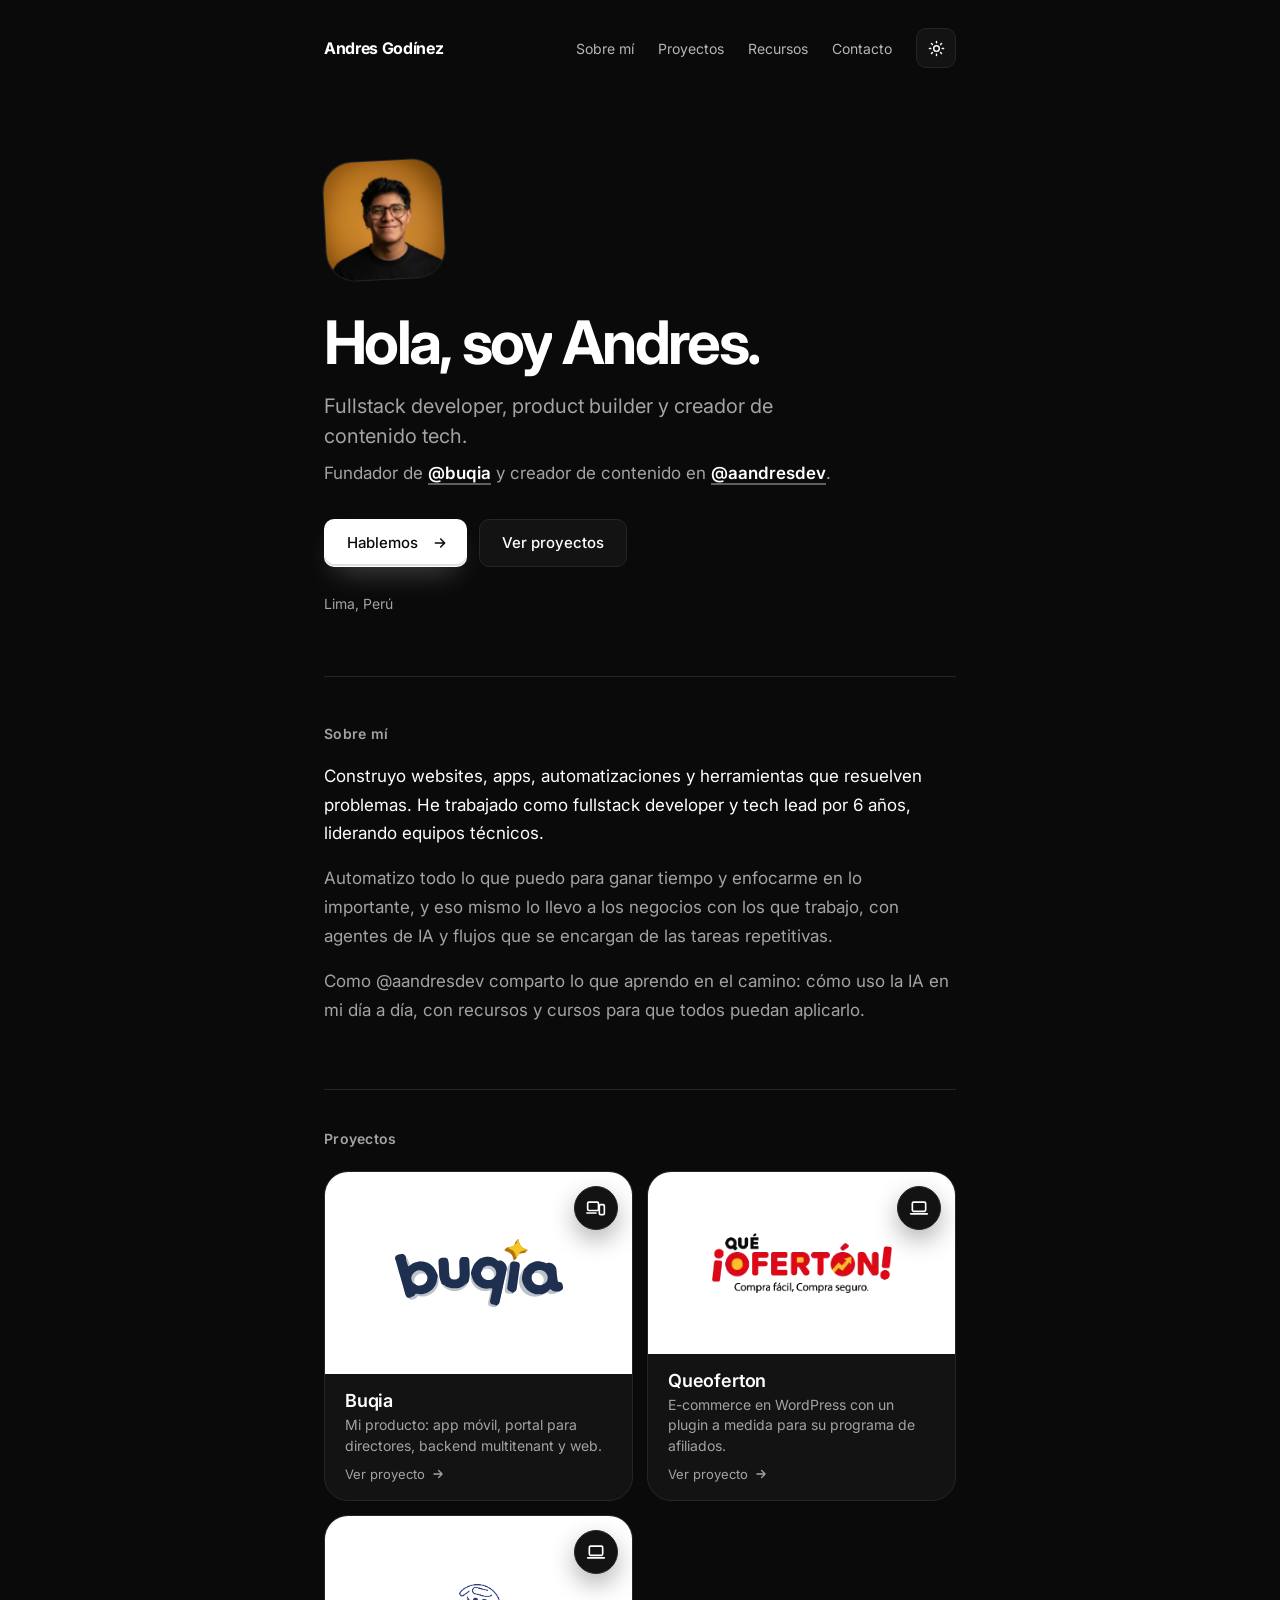
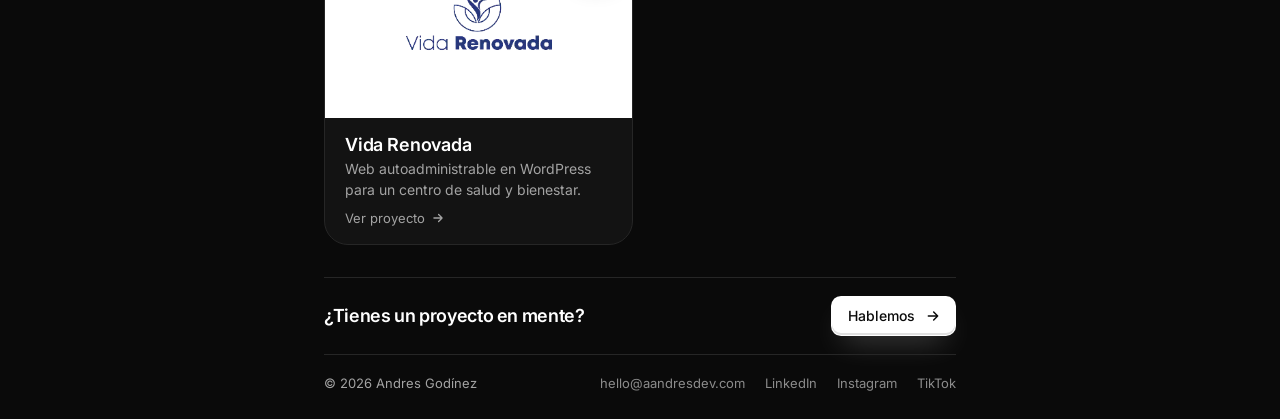
==== commit c99afc5b: "Recursos en su propia vista /recursos Co-Authored-By: Claude Opus 5.5 <noreply@anthropic.com> Claude" ====
--- a/index.html
+++ b/index.html
@@ -29,7 +29,7 @@
       <div class="nav-links" id="nav-links">
       <a href="#sobre-mi" class="link">Sobre mí</a>
       <a href="#proyectos" class="link">Proyectos</a>
-      <a href="#recursos" class="link">Recursos</a>
+      <a href="/recursos" class="link">Recursos</a>
       <button type="button" class="link link-btn" data-open>Contacto</button>
         <div class="nav-social"><a href="https://www.instagram.com/aandresdev/" target="_blank" rel="noopener" aria-label="Instagram"><svg width="20" height="20" viewBox="0 0 24 24" fill="none" stroke="currentColor" stroke-width="1.8" stroke-linecap="round" stroke-linejoin="round" aria-hidden="true"><rect x="3" y="3" width="18" height="18" rx="5"/><circle cx="12" cy="12" r="4"/><path d="M17.5 6.5h.01"/></svg></a><a href="https://www.linkedin.com/in/andresgodinezv/" target="_blank" rel="noopener" aria-label="LinkedIn"><svg width="20" height="20" viewBox="0 0 24 24" fill="none" stroke="currentColor" stroke-width="1.8" stroke-linecap="round" stroke-linejoin="round" aria-hidden="true"><rect x="3" y="3" width="18" height="18" rx="3"/><path d="M8 10v7M8 7v.01M12 17v-7M12 13.5a2.5 2.5 0 0 1 5 0V17"/></svg></a><a href="https://www.tiktok.com/@aandresdev" target="_blank" rel="noopener" aria-label="TikTok"><svg width="20" height="20" viewBox="0 0 24 24" fill="none" stroke="currentColor" stroke-width="1.8" stroke-linecap="round" stroke-linejoin="round" aria-hidden="true"><path d="M14 3c.4 2.4 2 4 4.5 4.3v3c-1.7 0-3.2-.5-4.5-1.4V15a5.5 5.5 0 1 1-5.5-5.5v3A2.5 2.5 0 1 0 11 15V3z"/></svg></a></div>
       </div>
@@ -94,39 +94,6 @@
           <span class="cell-desc">Web autoadministrable en WordPress para un centro de salud y bienestar.</span>
           <span class="go">Ver proyecto <svg width="14" height="14" viewBox="0 0 24 24" fill="none" stroke="currentColor" stroke-width="2.2" stroke-linecap="round" stroke-linejoin="round" aria-hidden="true"><path d="M5 12h14M13 6l6 6-6 6"/></svg></span>
         </div>
-      </a>
-    </div>
-  </section>
-
-  <section id="recursos" class="section res-section">
-    <div class="section-head reveal">
-      <h2 class="label">Recursos</h2>
-    </div>
-    <p class="res-intro reveal">Todo lo que menciono en mis videos: guías, plantillas y prompts gratis.</p>
-    <div class="res-list">
-      <a class="res reveal" href="https://automatiza.aandresdev.com/tracker-gastos-yape-telegram" target="_blank" rel="noopener">
-        <span class="res-meta">Plantilla · 19 ago. 2026</span>
-        <span class="res-title">Bot de Telegram para registrar gastos de Yape en Sheets</span>
-        <span class="res-desc">Mandas la captura al bot, Gemini extrae monto y fecha, y queda registrada en tu Sheets con backup en Drive.</span>
-        <span class="res-go" aria-hidden="true">→</span>
-      </a>
-      <a class="res reveal" href="https://automatiza.aandresdev.com/subtitulos-elevenlabs-capcut" target="_blank" rel="noopener">
-        <span class="res-meta">Guía · 30 jul. 2026</span>
-        <span class="res-title">Subtítulos automáticos sin pagar CapCut Pro</span>
-        <span class="res-desc">Genera el SRT en ElevenLabs y lo importas a CapCut. Subtítulos completos sin plan de pago.</span>
-        <span class="res-go" aria-hidden="true">→</span>
-      </a>
-      <a class="res reveal" href="https://automatiza.aandresdev.com/todoist-claude-revision-semanal" target="_blank" rel="noopener">
-        <span class="res-meta">Guía · 27 jul. 2026</span>
-        <span class="res-title">Todoist + Claude: organiza tu semana con IA</span>
-        <span class="res-desc">Claude revisa lo que avanzaste, te da retroalimentación y escribe tus tareas de la semana en Todoist.</span>
-        <span class="res-go" aria-hidden="true">→</span>
-      </a>
-      <a class="res reveal" href="https://automatiza.aandresdev.com/todoist-claude-instrucciones" target="_blank" rel="noopener">
-        <span class="res-meta">Prompt · 27 jul. 2026</span>
-        <span class="res-title">Prompt: instrucciones de Proyecto para tu planificación semanal</span>
-        <span class="res-desc">Pégalo en las instrucciones de un Proyecto de Claude y tendrás status, retroalimentación y plan de la semana.</span>
-        <span class="res-go" aria-hidden="true">→</span>
       </a>
     </div>
   </section>
--- a/styles.css
+++ b/styles.css
@@ -243,6 +243,7 @@
 /* Recursos */
 .res-section { margin-top: 56px; }
 .res-intro { margin: 12px 0 0; color: var(--muted); font-size: 16px; }
+.pj .res-list { margin-top: 40px; }
 .res-list { margin-top: 20px; border-top: 1px solid var(--border); }
 .res { position: relative; display: grid; gap: 6px; padding: 22px 40px 22px 0; border-bottom: 1px solid var(--border); }
 .res-meta { font-size: 12px; font-weight: 600; letter-spacing: .04em; text-transform: uppercase; color: var(--muted); }
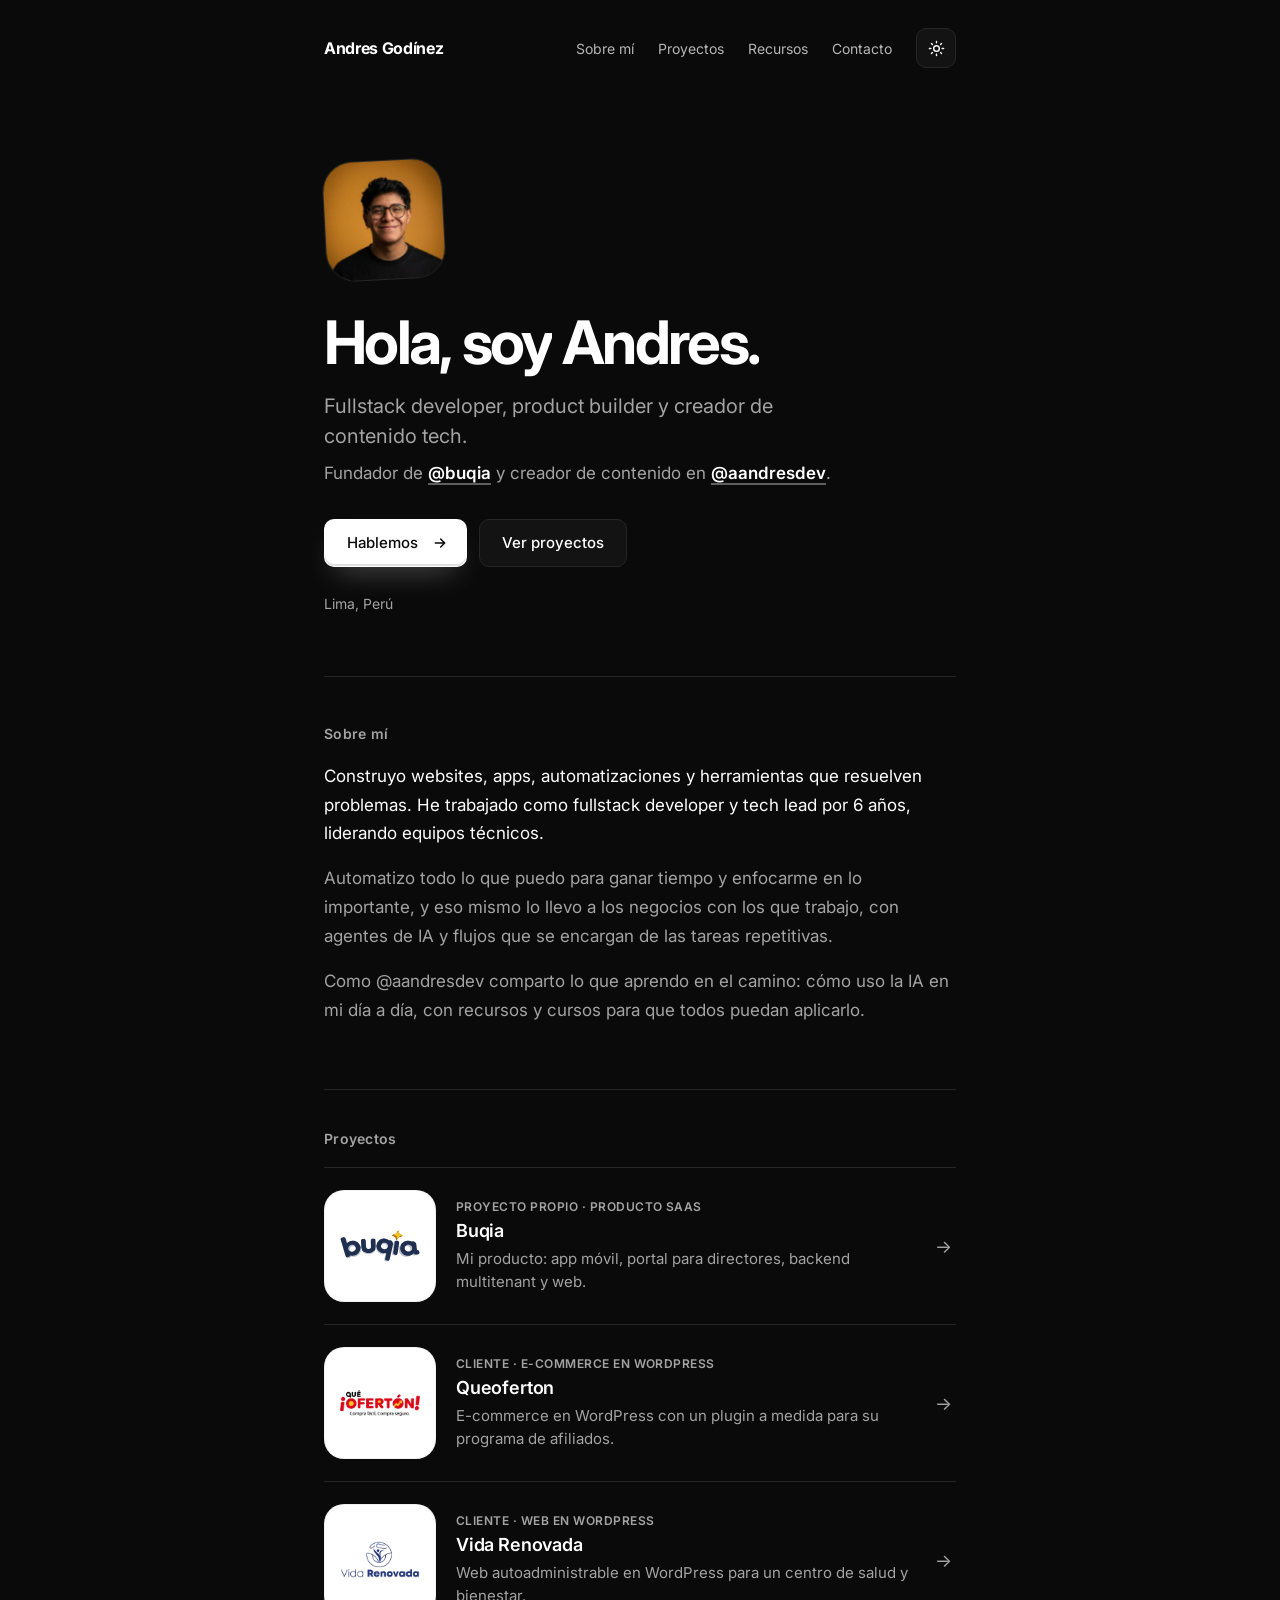
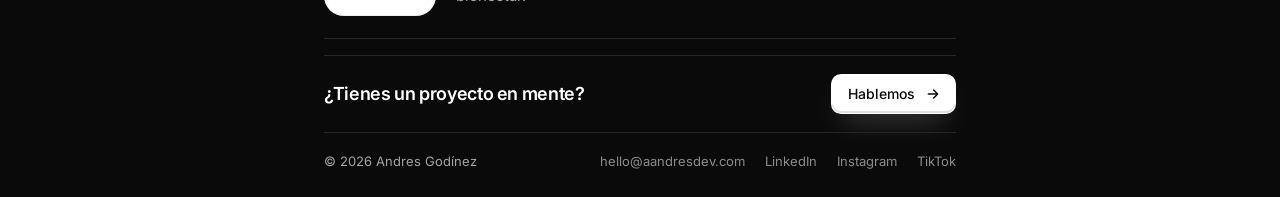
==== commit 260ebc5b: "Proyectos con el mismo formato de lista que Recursos Co-Authored-By: Claude Opus 5.5 <noreply@anthro" ====
--- a/index.html
+++ b/index.html
@@ -65,35 +65,33 @@
       <h2 class="label">Proyectos</h2>
     </div>
 
-    <div class="grid a-up" style="--d:1100ms">
-      <a class="cell reveal" href="/proyectos/buqia">
-        <div class="cell-img" role="img" aria-label="Logo de Buqia"><img class="logo" src="/assets/buqia.svg" alt="" style="width:170px"></div>
-        <span class="badge" aria-hidden="true"><svg width="20" height="20" viewBox="0 0 24 24" fill="none" stroke="currentColor" stroke-width="2" stroke-linecap="round" stroke-linejoin="round"><rect x="2" y="5" width="13" height="10" rx="1.5"/><path d="M1 18h11"/><rect x="16" y="8" width="6" height="12" rx="1.5"/></svg></span>
-        <div class="cell-info">
-          <span class="cell-title">Buqia</span>
-          <span class="cell-desc">Mi producto: app móvil, portal para directores, backend multitenant y web.</span>
-          <span class="go">Ver proyecto <svg width="14" height="14" viewBox="0 0 24 24" fill="none" stroke="currentColor" stroke-width="2.2" stroke-linecap="round" stroke-linejoin="round" aria-hidden="true"><path d="M5 12h14M13 6l6 6-6 6"/></svg></span>
-        </div>
+    <div class="res-list a-up" style="--d:1100ms">
+      <a class="res reveal" href="/proyectos/buqia">
+        <span class="res-thumb res-thumb-logo"><img src="/assets/buqia.svg" alt="Logo de Buqia" loading="lazy"></span>
+        <span class="res-body">
+        <span class="res-meta">Proyecto propio · Producto SaaS</span>
+        <span class="res-title">Buqia</span>
+        <span class="res-desc">Mi producto: app móvil, portal para directores, backend multitenant y web.</span>
+        </span>
+        <span class="res-go" aria-hidden="true">→</span>
       </a>
-
-      <a class="cell reveal" href="/proyectos/queoferton">
-        <div class="cell-img" role="img" aria-label="Logo de Queoferton"><img class="logo" src="/assets/queoferton.webp" alt="" style="width:180px"></div>
-        <span class="badge" aria-hidden="true"><svg width="20" height="20" viewBox="0 0 24 24" fill="none" stroke="currentColor" stroke-width="2" stroke-linecap="round" stroke-linejoin="round"><rect x="4" y="5" width="16" height="11" rx="1.5"/><path d="M2 19h20"/></svg></span>
-        <div class="cell-info">
-          <span class="cell-title">Queoferton</span>
-          <span class="cell-desc">E-commerce en WordPress con un plugin a medida para su programa de afiliados.</span>
-          <span class="go">Ver proyecto <svg width="14" height="14" viewBox="0 0 24 24" fill="none" stroke="currentColor" stroke-width="2.2" stroke-linecap="round" stroke-linejoin="round" aria-hidden="true"><path d="M5 12h14M13 6l6 6-6 6"/></svg></span>
-        </div>
+      <a class="res reveal" href="/proyectos/queoferton">
+        <span class="res-thumb res-thumb-logo"><img src="/assets/queoferton.webp" alt="Logo de Queoferton" loading="lazy"></span>
+        <span class="res-body">
+        <span class="res-meta">Cliente · E-commerce en WordPress</span>
+        <span class="res-title">Queoferton</span>
+        <span class="res-desc">E-commerce en WordPress con un plugin a medida para su programa de afiliados.</span>
+        </span>
+        <span class="res-go" aria-hidden="true">→</span>
       </a>
-
-      <a class="cell reveal" href="/proyectos/vida-renovada">
-        <div class="cell-img" role="img" aria-label="Logo de Vida Renovada"><img class="logo" src="/assets/vida-renovada.webp" alt="" style="width:150px"></div>
-        <span class="badge" aria-hidden="true"><svg width="20" height="20" viewBox="0 0 24 24" fill="none" stroke="currentColor" stroke-width="2" stroke-linecap="round" stroke-linejoin="round"><rect x="4" y="5" width="16" height="11" rx="1.5"/><path d="M2 19h20"/></svg></span>
-        <div class="cell-info">
-          <span class="cell-title">Vida Renovada</span>
-          <span class="cell-desc">Web autoadministrable en WordPress para un centro de salud y bienestar.</span>
-          <span class="go">Ver proyecto <svg width="14" height="14" viewBox="0 0 24 24" fill="none" stroke="currentColor" stroke-width="2.2" stroke-linecap="round" stroke-linejoin="round" aria-hidden="true"><path d="M5 12h14M13 6l6 6-6 6"/></svg></span>
-        </div>
+      <a class="res reveal" href="/proyectos/vida-renovada">
+        <span class="res-thumb res-thumb-logo"><img src="/assets/vida-renovada.webp" alt="Logo de Vida Renovada" loading="lazy"></span>
+        <span class="res-body">
+        <span class="res-meta">Cliente · Web en WordPress</span>
+        <span class="res-title">Vida Renovada</span>
+        <span class="res-desc">Web autoadministrable en WordPress para un centro de salud y bienestar.</span>
+        </span>
+        <span class="res-go" aria-hidden="true">→</span>
       </a>
     </div>
   </section>
--- a/styles.css
+++ b/styles.css
@@ -252,3 +252,50 @@
 .res-go { position: absolute; right: 4px; top: 50%; transform: translateY(-50%); font-size: 18px; color: var(--muted); transition: transform .25s, color .25s; }
 .res:hover .res-go { transform: translate(4px,-50%); color: var(--fg); }
 .res:hover .res-title { text-decoration: underline; text-underline-offset: 4px; text-decoration-thickness: 1.5px; }
+
+/* Recurso interno */
+.res-meta { display: inline-flex; align-items: center; gap: 6px; }
+.res-lock { display: inline-flex; opacity: .8; }
+.rs-md { margin-top: 40px; padding-top: 32px; border-top: 1px solid var(--border); font-size: 17px; line-height: 1.75; }
+.rs-md > *:first-child { margin-top: 0; }
+.rs-md p, .rs-md ul, .rs-md ol { margin: 16px 0 0; color: var(--muted); }
+.rs-md strong { color: var(--fg); font-weight: 600; }
+.rs-md h2 { margin: 44px 0 0; font-size: 22px; line-height: 1.3; letter-spacing: -0.02em; }
+.rs-md h3 { margin: 28px 0 0; font-size: 18px; }
+.rs-md ul, .rs-md ol { padding-left: 22px; }
+.rs-md li + li { margin-top: 6px; }
+.rs-md a { color: var(--fg); text-decoration: underline; text-underline-offset: 3px; text-decoration-thickness: 1.5px; }
+.rs-md blockquote { margin: 20px 0 0; padding: 14px 18px; border-left: 3px solid var(--border); background: var(--card); border-radius: 0 12px 12px 0; }
+.rs-md blockquote p { margin: 0; }
+.rs-md code { font-family: ui-monospace, SFMono-Regular, Menlo, monospace; font-size: .88em; background: var(--card); border: 1px solid var(--border); padding: 1px 6px; border-radius: 6px; }
+.rs-md .code { position: relative; margin-top: 20px; }
+.rs-md pre { margin: 0; padding: 18px; padding-top: 44px; overflow-x: auto; background: var(--card); border: 1px solid var(--border); border-radius: 14px; }
+.rs-md pre code { border: 0; padding: 0; background: none; font-size: 13.5px; line-height: 1.6; white-space: pre-wrap; color: var(--fg); }
+.code-copy { position: absolute; top: 10px; right: 10px; font: inherit; font-size: 12px; font-weight: 600; padding: 5px 12px; border-radius: 8px; border: 1px solid var(--border); background: var(--bg); color: var(--fg); cursor: pointer; }
+.rs-md table { width: 100%; margin-top: 20px; border-collapse: collapse; font-size: 15px; display: block; overflow-x: auto; }
+.rs-md th, .rs-md td { text-align: left; padding: 10px 12px; border-bottom: 1px solid var(--border); vertical-align: top; }
+.rs-md th { color: var(--fg); font-weight: 600; }
+.rs-md td { color: var(--muted); }
+.gate { margin-top: 40px; padding: 36px 28px; text-align: center; border: 1px solid var(--border); border-radius: 24px; background: var(--card); }
+.gate-icon { display: inline-grid; place-items: center; width: 44px; height: 44px; border-radius: 50%; border: 1px solid var(--border); }
+.gate-eyebrow { margin: 16px 0 0; font-size: 12px; font-weight: 600; letter-spacing: .08em; text-transform: uppercase; color: var(--muted); }
+.gate-title { margin: 8px 0 0; font-size: 22px; letter-spacing: -0.02em; }
+.gate-text { margin: 10px auto 0; max-width: 420px; color: var(--muted); font-size: 15px; line-height: 1.6; }
+.gate-form { display: flex; gap: 10px; max-width: 440px; margin: 22px auto 0; }
+.gate-input { flex: 1; min-width: 0; height: 48px; padding: 0 16px; font: inherit; font-size: 15px; color: var(--fg); background: var(--bg); border: 1px solid var(--border); border-radius: 12px; outline: none; }
+.gate-input:focus { border-color: var(--fg); }
+.gate-err { margin: 10px 0 0; color: var(--err); font-size: 14px; }
+.gate-fine { margin: 12px 0 0; font-size: 13px; color: var(--muted); }
+@media (max-width: 520px) { .gate-form { flex-direction: column; } .gate { padding: 28px 18px; } }
+
+/* Recursos con imagen */
+.res { grid-template-columns: 112px 1fr; align-items: center; column-gap: 20px; }
+.res-body { display: grid; gap: 6px; min-width: 0; }
+.res-thumb { width: 112px; height: 112px; border-radius: 20px; display: grid; place-items: center; box-shadow: inset 0 0 0 1px rgba(255,255,255,.12); transition: transform .3s cubic-bezier(.2,.8,.2,1); }
+.res:hover .res-thumb { transform: scale(1.04) rotate(-2deg); }
+@media (max-width: 520px) { .res { grid-template-columns: 64px 1fr; column-gap: 14px; } .res-thumb { width: 64px; height: 64px; border-radius: 14px; } .res-thumb svg { width: 26px; height: 26px; } }
+.res-thumb { overflow: hidden; background: #111; }
+.res-thumb img { width: 100%; height: 100%; object-fit: cover; display: block; }
+
+.res-thumb.res-thumb-logo { background: #fff; padding: 16px; box-shadow: inset 0 0 0 1px rgba(0,0,0,.06); }
+.res-thumb.res-thumb-logo img { object-fit: contain; }
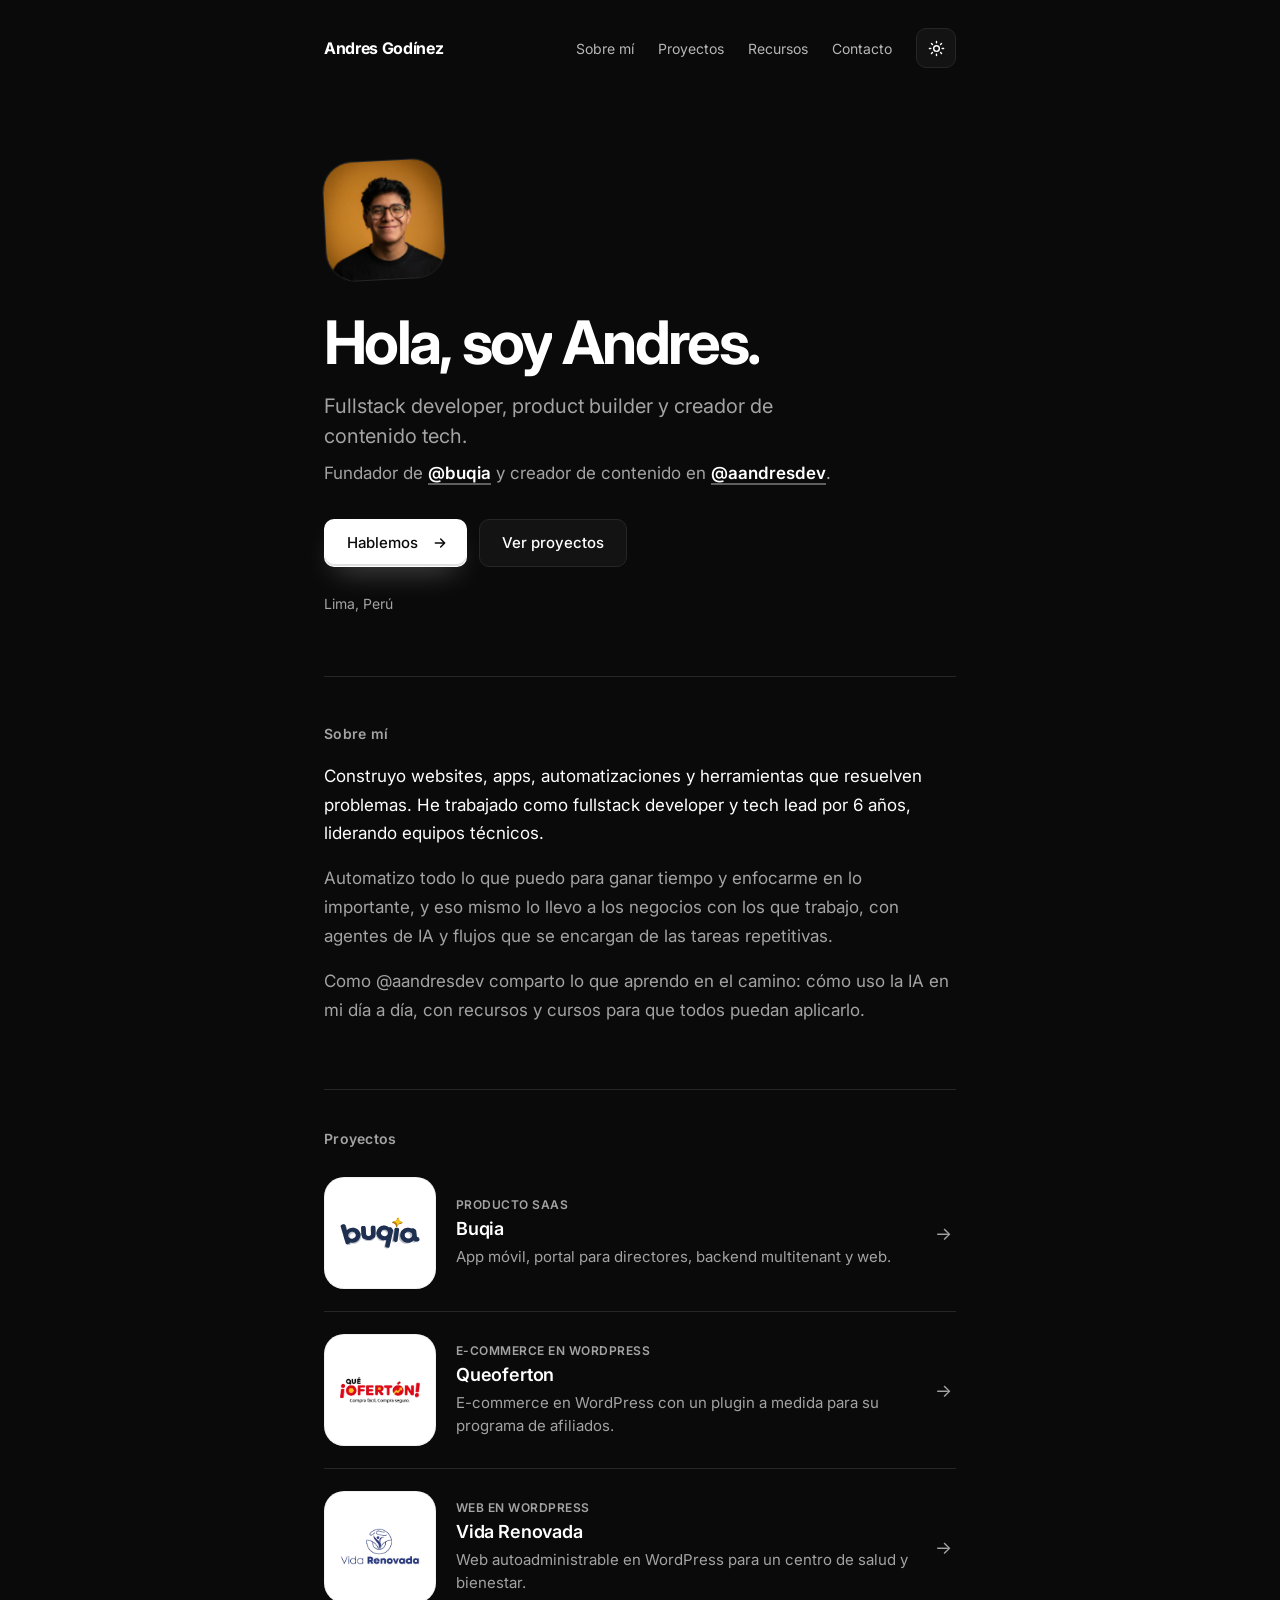
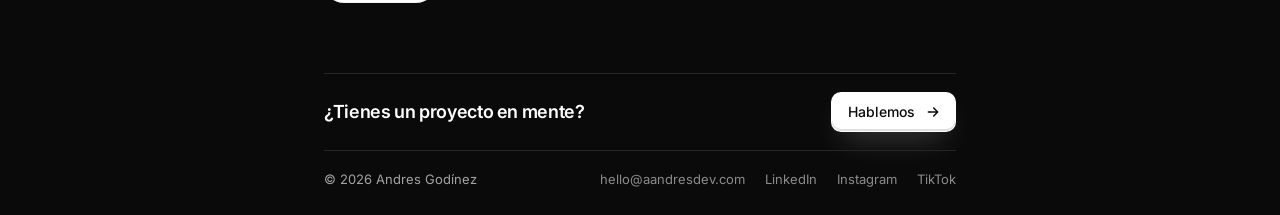
==== commit ff77a12f: "Proyectos: sin indicar cliente o proyecto propio Co-Authored-By: Claude Opus 5.5 <noreply@anthropic." ====
--- a/index.html
+++ b/index.html
@@ -69,16 +69,16 @@
       <a class="res reveal" href="/proyectos/buqia">
         <span class="res-thumb res-thumb-logo"><img src="/assets/buqia.svg" alt="Logo de Buqia" loading="lazy"></span>
         <span class="res-body">
-        <span class="res-meta">Proyecto propio · Producto SaaS</span>
+        <span class="res-meta">Producto SaaS</span>
         <span class="res-title">Buqia</span>
-        <span class="res-desc">Mi producto: app móvil, portal para directores, backend multitenant y web.</span>
+        <span class="res-desc">App móvil, portal para directores, backend multitenant y web.</span>
         </span>
         <span class="res-go" aria-hidden="true">→</span>
       </a>
       <a class="res reveal" href="/proyectos/queoferton">
         <span class="res-thumb res-thumb-logo"><img src="/assets/queoferton.webp" alt="Logo de Queoferton" loading="lazy"></span>
         <span class="res-body">
-        <span class="res-meta">Cliente · E-commerce en WordPress</span>
+        <span class="res-meta">E-commerce en WordPress</span>
         <span class="res-title">Queoferton</span>
         <span class="res-desc">E-commerce en WordPress con un plugin a medida para su programa de afiliados.</span>
         </span>
@@ -87,7 +87,7 @@
       <a class="res reveal" href="/proyectos/vida-renovada">
         <span class="res-thumb res-thumb-logo"><img src="/assets/vida-renovada.webp" alt="Logo de Vida Renovada" loading="lazy"></span>
         <span class="res-body">
-        <span class="res-meta">Cliente · Web en WordPress</span>
+        <span class="res-meta">Web en WordPress</span>
         <span class="res-title">Vida Renovada</span>
         <span class="res-desc">Web autoadministrable en WordPress para un centro de salud y bienestar.</span>
         </span>
--- a/styles.css
+++ b/styles.css
@@ -299,3 +299,6 @@
 
 .res-thumb.res-thumb-logo { background: #fff; padding: 16px; box-shadow: inset 0 0 0 1px rgba(0,0,0,.06); }
 .res-thumb.res-thumb-logo img { object-fit: contain; }
+.section .res-list { border-top: 0; margin-top: 8px; }
+.section .res:last-child { border-bottom: 0; }
+.section + .contact { margin-top: 48px; }
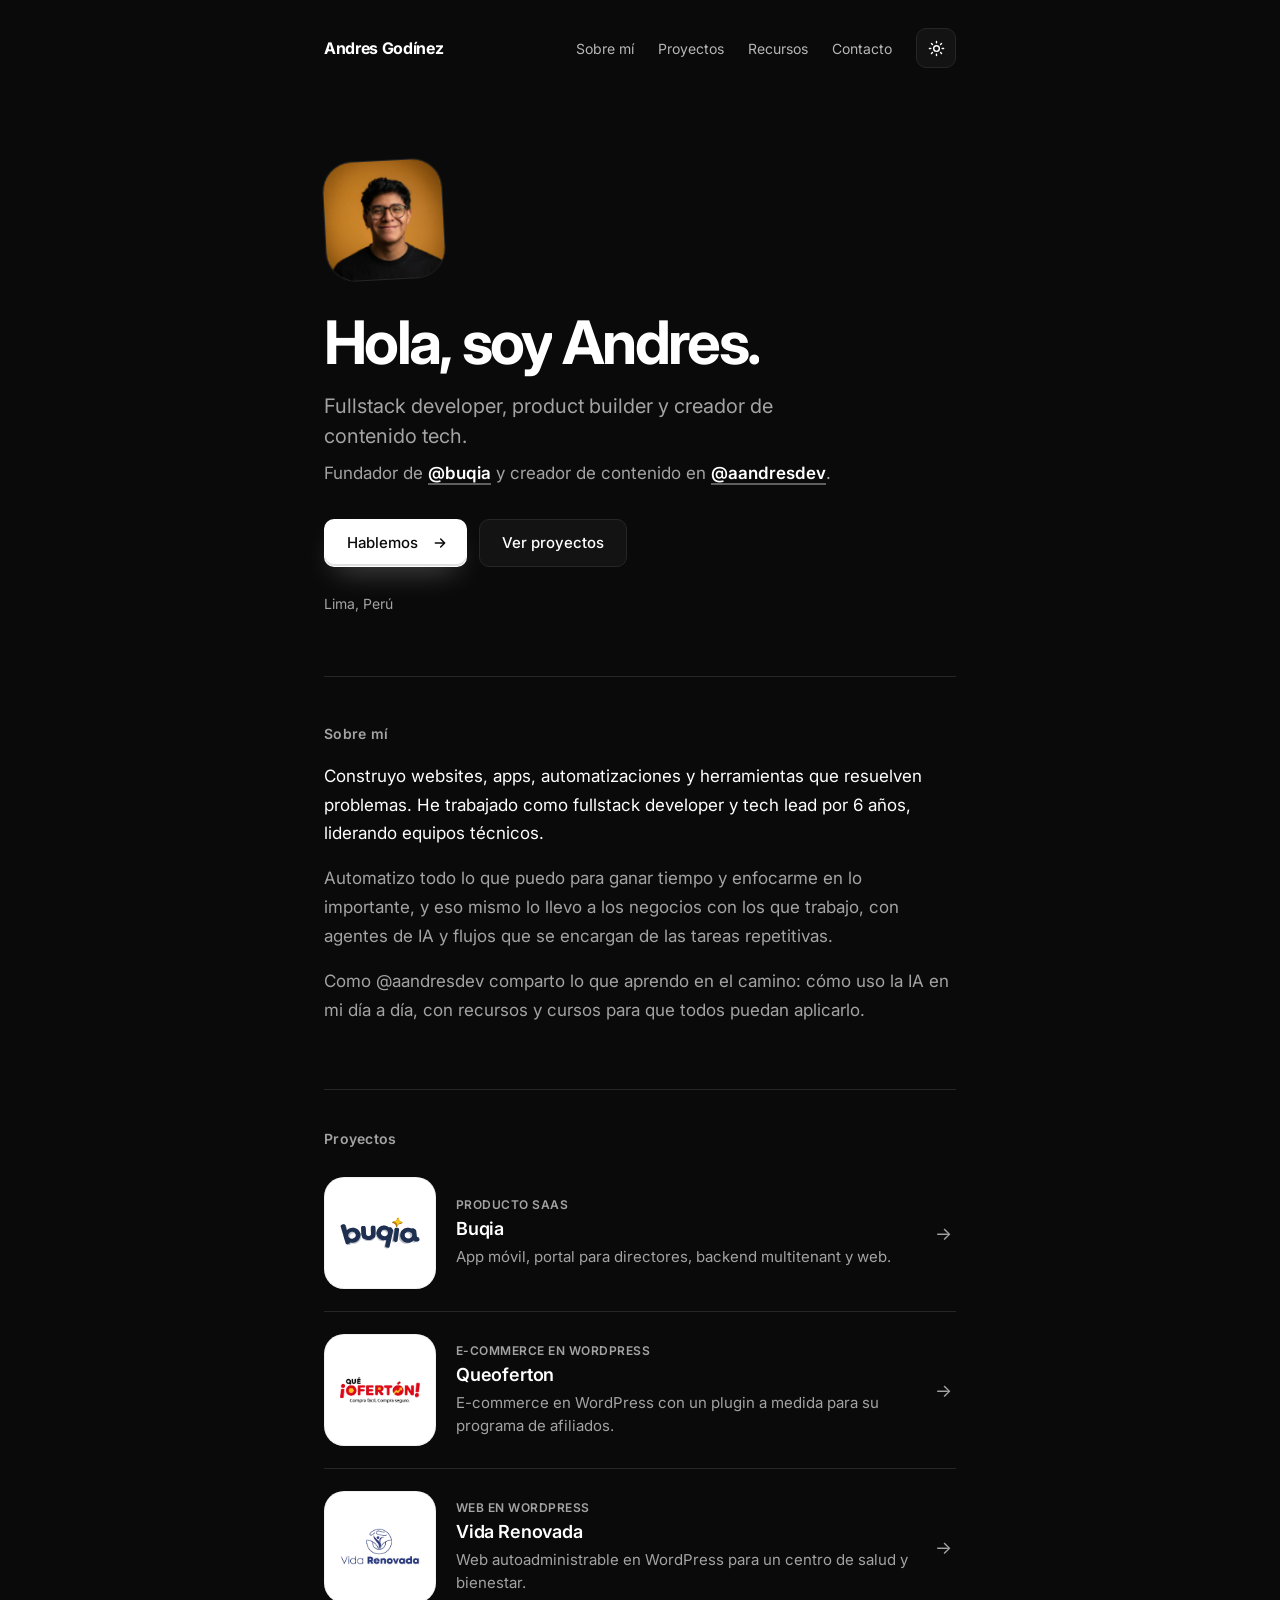
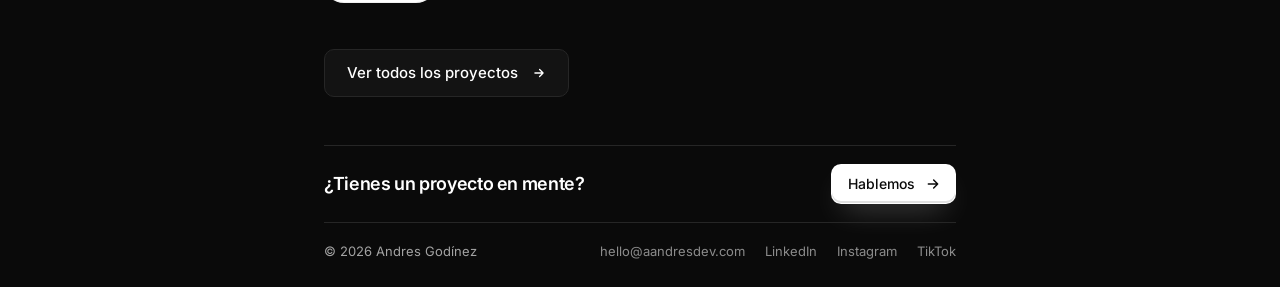
==== commit 008d506b: "Vista /proyectos con filtros; inicio muestra los 3 últimos y botón Ver todos Co-Authored-By: Claude " ====
--- a/index.html
+++ b/index.html
@@ -28,7 +28,7 @@
     <nav aria-label="Principal">
       <div class="nav-links" id="nav-links">
       <a href="#sobre-mi" class="link">Sobre mí</a>
-      <a href="#proyectos" class="link">Proyectos</a>
+      <a href="/proyectos" class="link">Proyectos</a>
       <a href="/recursos" class="link">Recursos</a>
       <button type="button" class="link link-btn" data-open>Contacto</button>
         <div class="nav-social"><a href="https://www.instagram.com/aandresdev/" target="_blank" rel="noopener" aria-label="Instagram"><svg width="20" height="20" viewBox="0 0 24 24" fill="none" stroke="currentColor" stroke-width="1.8" stroke-linecap="round" stroke-linejoin="round" aria-hidden="true"><rect x="3" y="3" width="18" height="18" rx="5"/><circle cx="12" cy="12" r="4"/><path d="M17.5 6.5h.01"/></svg></a><a href="https://www.linkedin.com/in/andresgodinezv/" target="_blank" rel="noopener" aria-label="LinkedIn"><svg width="20" height="20" viewBox="0 0 24 24" fill="none" stroke="currentColor" stroke-width="1.8" stroke-linecap="round" stroke-linejoin="round" aria-hidden="true"><rect x="3" y="3" width="18" height="18" rx="3"/><path d="M8 10v7M8 7v.01M12 17v-7M12 13.5a2.5 2.5 0 0 1 5 0V17"/></svg></a><a href="https://www.tiktok.com/@aandresdev" target="_blank" rel="noopener" aria-label="TikTok"><svg width="20" height="20" viewBox="0 0 24 24" fill="none" stroke="currentColor" stroke-width="1.8" stroke-linecap="round" stroke-linejoin="round" aria-hidden="true"><path d="M14 3c.4 2.4 2 4 4.5 4.3v3c-1.7 0-3.2-.5-4.5-1.4V15a5.5 5.5 0 1 1-5.5-5.5v3A2.5 2.5 0 1 0 11 15V3z"/></svg></a></div>
@@ -66,7 +66,7 @@
     </div>
 
     <div class="res-list a-up" style="--d:1100ms">
-      <a class="res reveal" href="/proyectos/buqia">
+      <a class="res reveal" href="/proyectos/buqia" data-tags="SaaS|App móvil|Web">
         <span class="res-thumb res-thumb-logo"><img src="/assets/buqia.svg" alt="Logo de Buqia" loading="lazy"></span>
         <span class="res-body">
         <span class="res-meta">Producto SaaS</span>
@@ -75,7 +75,7 @@
         </span>
         <span class="res-go" aria-hidden="true">→</span>
       </a>
-      <a class="res reveal" href="/proyectos/queoferton">
+      <a class="res reveal" href="/proyectos/queoferton" data-tags="E-commerce|WordPress|Web">
         <span class="res-thumb res-thumb-logo"><img src="/assets/queoferton.webp" alt="Logo de Queoferton" loading="lazy"></span>
         <span class="res-body">
         <span class="res-meta">E-commerce en WordPress</span>
@@ -84,7 +84,7 @@
         </span>
         <span class="res-go" aria-hidden="true">→</span>
       </a>
-      <a class="res reveal" href="/proyectos/vida-renovada">
+      <a class="res reveal" href="/proyectos/vida-renovada" data-tags="WordPress|Web">
         <span class="res-thumb res-thumb-logo"><img src="/assets/vida-renovada.webp" alt="Logo de Vida Renovada" loading="lazy"></span>
         <span class="res-body">
         <span class="res-meta">Web en WordPress</span>
@@ -94,6 +94,7 @@
         <span class="res-go" aria-hidden="true">→</span>
       </a>
     </div>
+    <a href="/proyectos" class="btn btn-ghost all-btn reveal">Ver todos los proyectos <svg width="14" height="14" viewBox="0 0 24 24" fill="none" stroke="currentColor" stroke-width="2.2" stroke-linecap="round" stroke-linejoin="round" aria-hidden="true"><path d="M5 12h14M13 6l6 6-6 6"/></svg></a>
   </section>
 
   <section id="contacto" class="contact reveal">
--- a/styles.css
+++ b/styles.css
@@ -302,3 +302,15 @@
 .section .res-list { border-top: 0; margin-top: 8px; }
 .section .res:last-child { border-bottom: 0; }
 .section + .contact { margin-top: 48px; }
+
+/* Proyectos: filtros y botón */
+.all-btn { margin-top: 24px; }
+.ftabs { display: flex; flex-wrap: wrap; gap: 4px 22px; margin-top: 32px; }
+.ftab { font: inherit; font-size: 15px; font-weight: 500; color: var(--muted); background: none; border: 0; padding: 6px 0; cursor: pointer; position: relative; transition: color .2s; }
+.ftab sup { font-size: 10px; margin-left: 3px; opacity: .7; }
+.ftab::after { content: ""; position: absolute; left: 0; right: 0; bottom: 0; height: 1.5px; background: currentColor; transform: scaleX(0); transform-origin: left; transition: transform .3s cubic-bezier(.2,.8,.2,1); }
+.ftab:hover, .ftab.is-on { color: var(--fg); }
+.ftab.is-on::after { transform: scaleX(1); }
+.pj .ftabs + .res-list { margin-top: 20px; }
+.res[hidden] { display: none; }
+.fempty { margin-top: 24px; color: var(--muted); }
